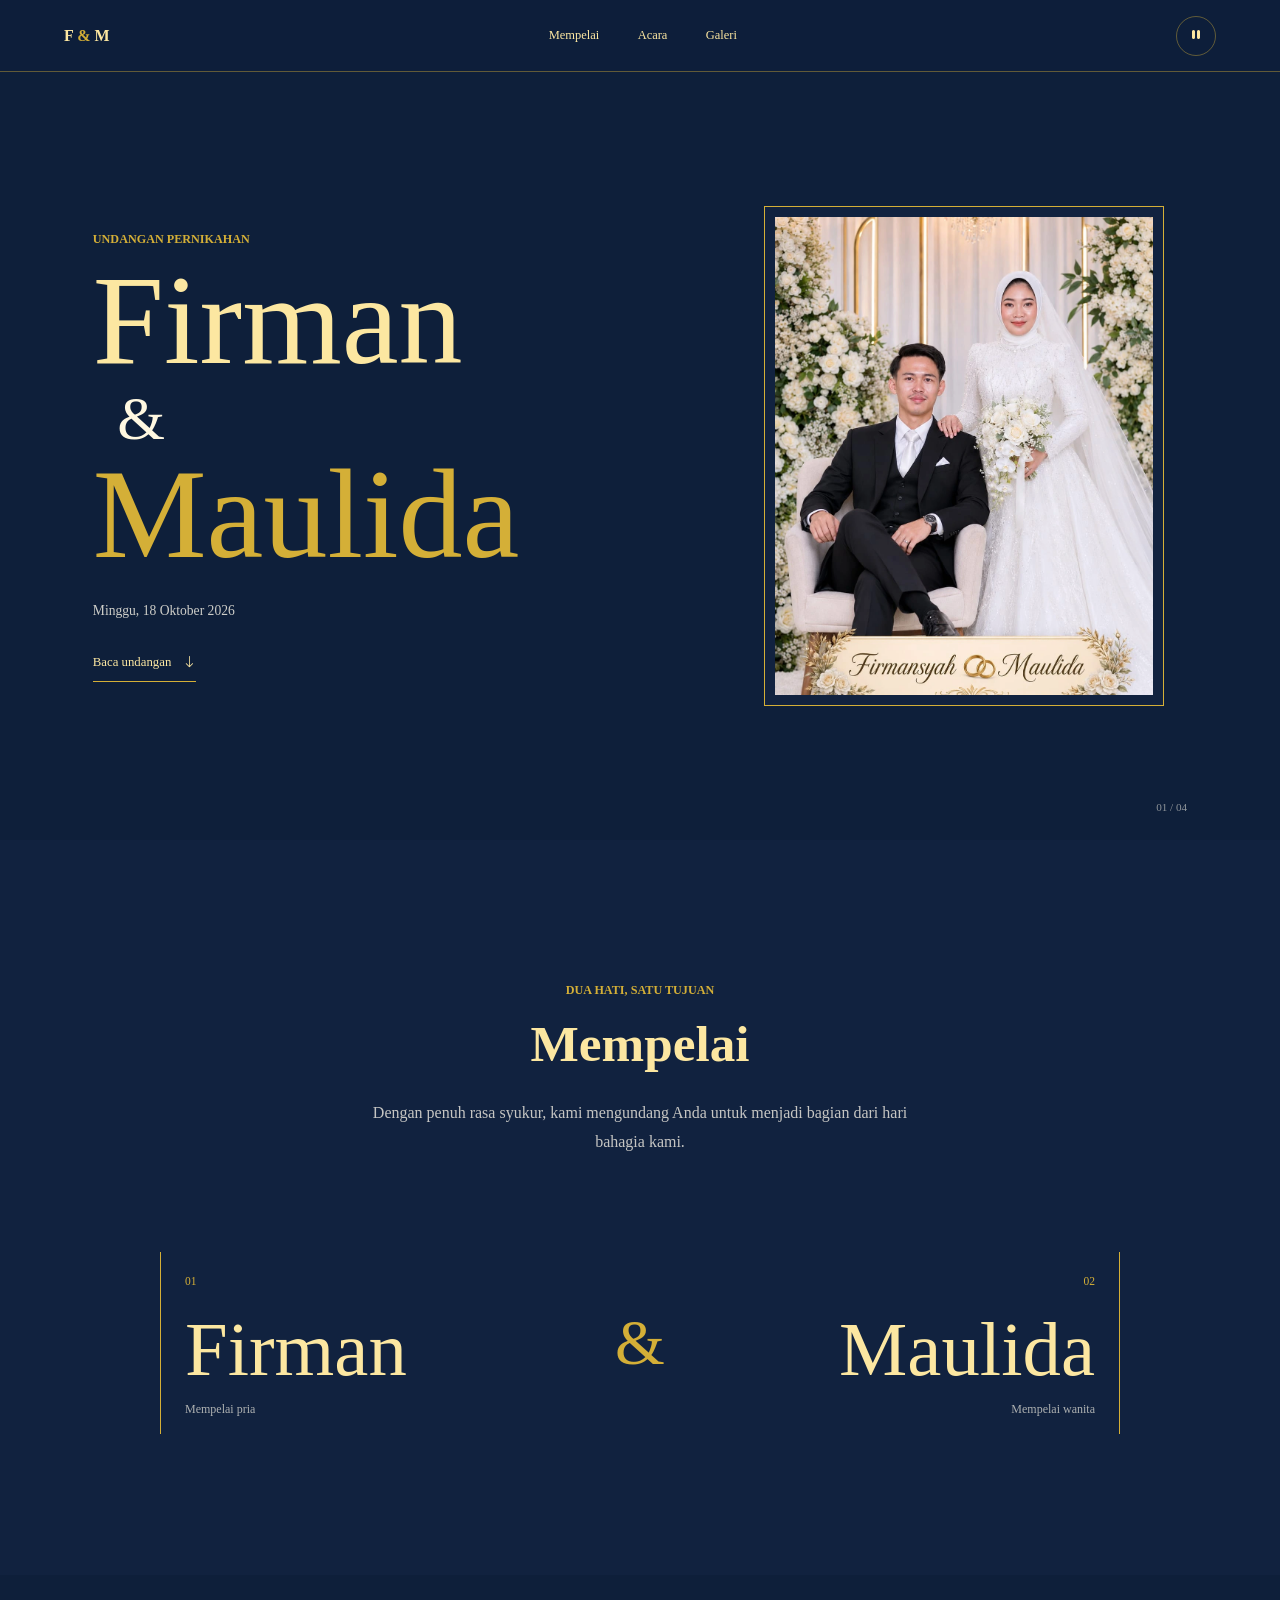
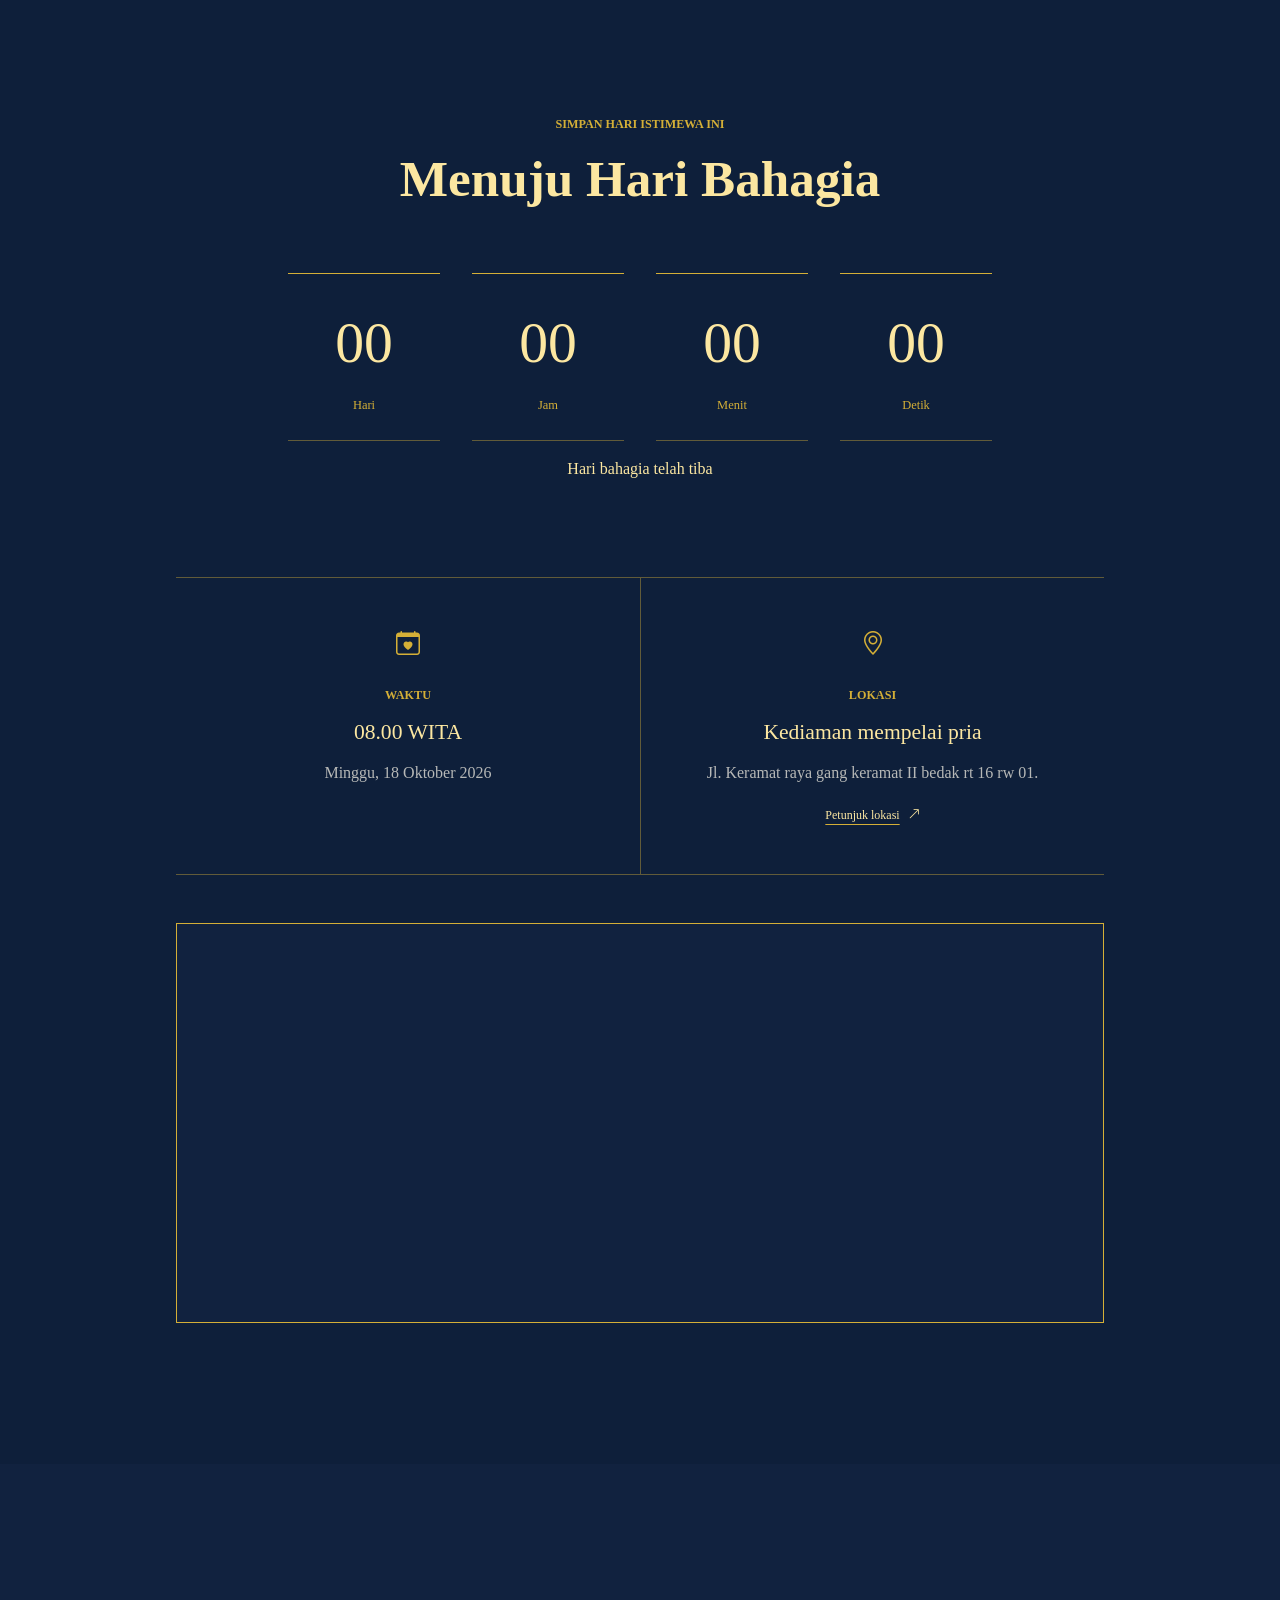
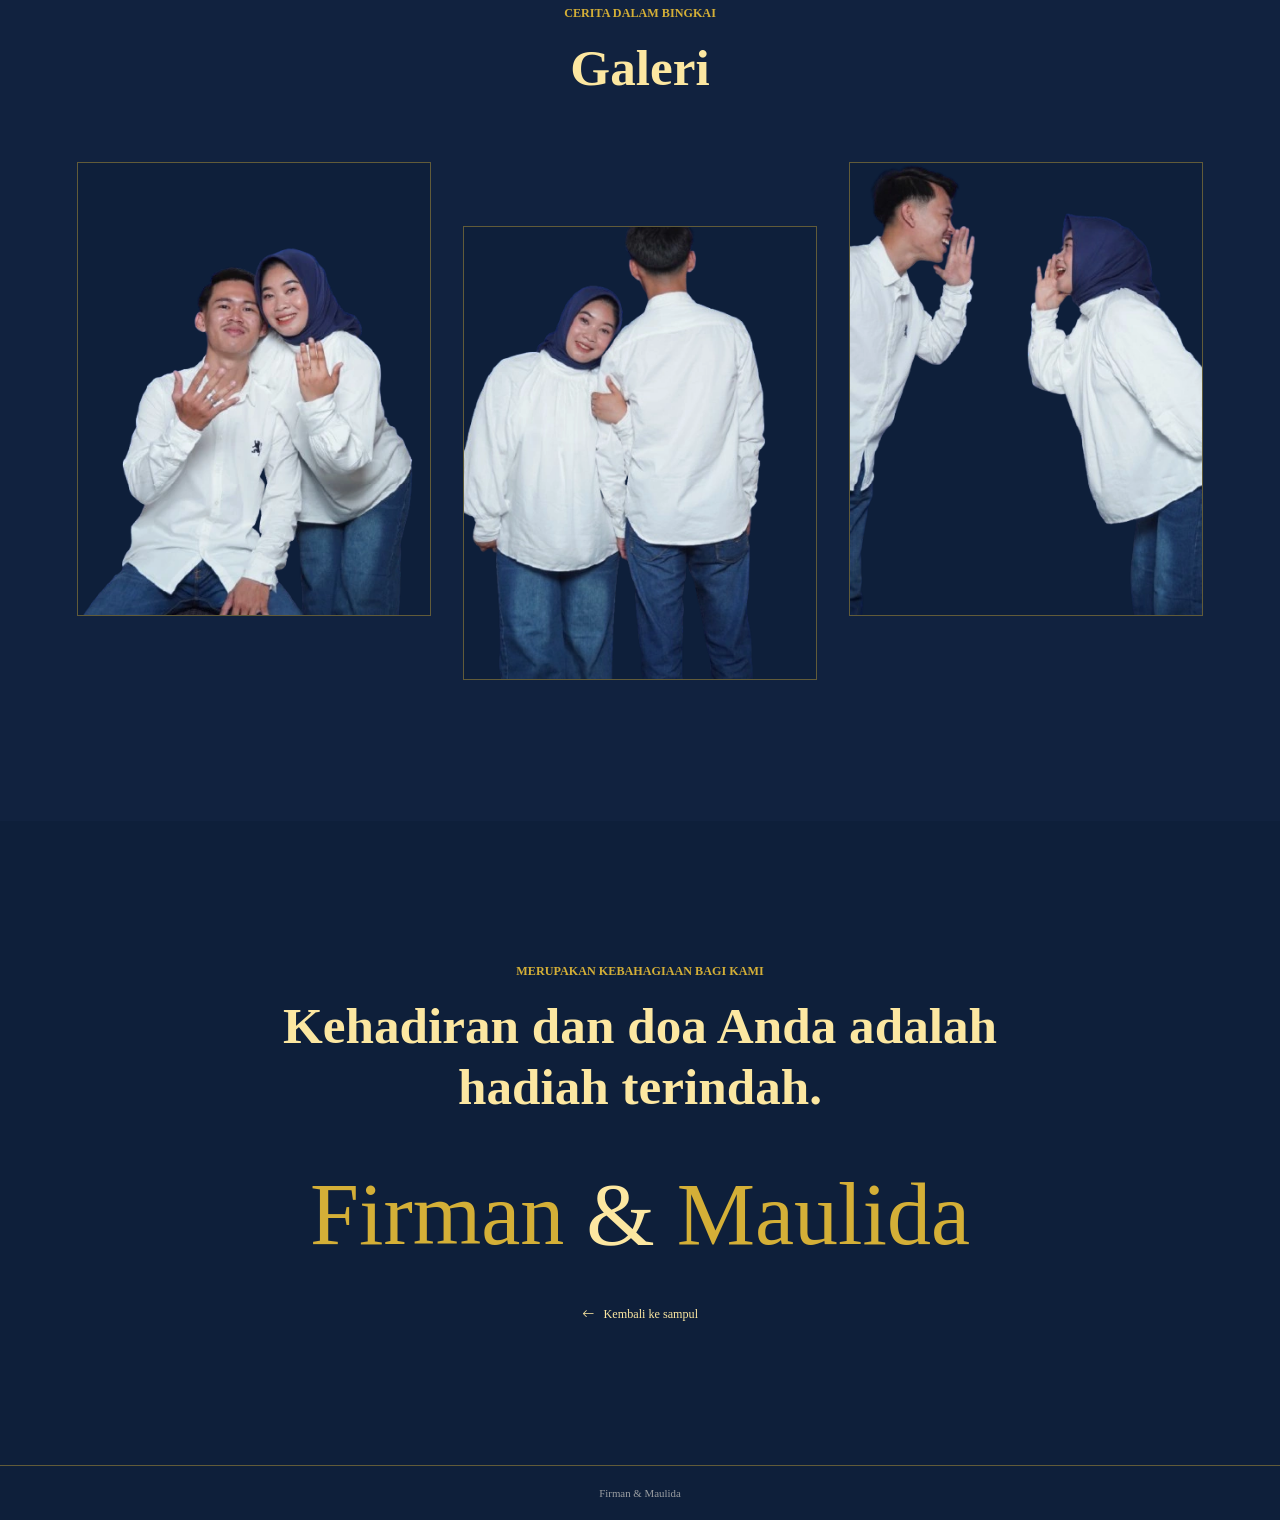
==== Undangan.html @ dbacd02b "Add files via upload" ====
<!DOCTYPE html>
<html lang="id">
    <head>
        <meta charset="utf-8">
        <meta http-equiv="Content-Security-Policy" content="default-src 'self'; script-src 'self' https://cdn.jsdelivr.net; style-src 'self' 'unsafe-inline' https://cdn.jsdelivr.net https://fonts.googleapis.com; font-src 'self' https://fonts.gstatic.com https://cdn.jsdelivr.net; img-src 'self' data:; media-src 'self'; frame-src https://www.google.com https://maps.google.com; object-src 'none'; base-uri 'self'; form-action 'self'">
        <meta name="viewport" content="width=device-width, initial-scale=1">
        <meta name="theme-color" content="#0e1f3a">
        <title>Undangan Pernikahan Firman &amp; Maulida</title>
        <link rel="preload" as="image" href="Assets/Foto-Firman-Maulida.webp" fetchpriority="high">
        <link href="https://cdn.jsdelivr.net/npm/bootstrap@5.3.8/dist/css/bootstrap.min.css" rel="stylesheet" integrity="sha384-sRIl4kxILFvY47J16cr9ZwB07vP4J8+LH7qKQnuqkuIAvNWLzeN8tE5YBujZqJLB" crossorigin="anonymous">
        <link href="https://cdn.jsdelivr.net/npm/bootstrap-icons@1.11.3/font/bootstrap-icons.min.css" rel="stylesheet">
        <link rel="stylesheet" href="css/style.css">
        <link rel="stylesheet" href="css/invitation.css">
        <link rel="preconnect" href="https://fonts.googleapis.com">
        <link rel="preconnect" href="https://fonts.gstatic.com" crossorigin>
        <link href="https://fonts.googleapis.com/css2?family=Cinzel:wght@400..900&family=Great+Vibes&display=swap" rel="stylesheet">
        <script src="script-js/undangan.js" defer></script>
    </head>
    <body class="invitation-body">
        <section class="parameter-error" id="parameter-error" role="alert" aria-labelledby="parameter-error-title" hidden>
            <p class="section-kicker">Tautan undangan tidak valid</p>
            <h1 id="parameter-error-title">Format nama tamu salah</h1>
            <p>Isi parameter <code>untuk</code> atau <code>nama</code> dengan huruf saja, tanpa spasi, angka, atau simbol.</p>
            <a class="tombol-undangan" href="Index.html">Kembali ke undangan</a>
        </section>
        <div class="loader-overlay" id="page-loader" role="status" aria-live="polite" aria-label="Memuat undangan">
            <div class="loader-content">
                <span class="loader-spinner" aria-hidden="true"></span>
                <span class="loader-label">Mempersiapkan undangan</span>
            </div>
        </div>

        <header class="invite-header">
            <a class="invite-brand" href="#awal" aria-label="Undangan Firman dan Maulida">F <span>&amp;</span> M</a>
            <nav class="invite-nav" aria-label="Navigasi undangan">
                <a href="#mempelai">Mempelai</a>
                <a href="#acara">Acara</a>
                <a href="#galeri">Galeri</a>
            </nav>
            <button class="invite-back audio-toggle" id="audio-toggle" type="button" aria-label="Lagu belum diatur" title="Tambahkan sumber lagu di konfigurasi" disabled>
                <i class="bi bi-pause-fill" aria-hidden="true"></i>
            </button>
        </header>

        <main class="invitation-flow">
            <section class="invite-hero" id="awal" aria-labelledby="hero-title">
                <div class="hero-copy reveal-on-scroll">
                    <p class="section-kicker">Undangan pernikahan</p>
                    <h1 id="hero-title"><span>Firman</span><span class="hero-ampersand">&amp;</span><span>Maulida</span></h1>
                    <p class="hero-date" id="event-date-label">Dengan penuh kebahagiaan</p>
                    <a class="hero-link" href="#mempelai">Baca undangan <i class="bi bi-arrow-down" aria-hidden="true"></i></a>
                </div>
                <figure class="hero-photo reveal-on-scroll">
                    <img id="cover-photo" src="Assets/Foto-Firman-Maulida.webp" alt="Firman dan Maulida" fetchpriority="high">
                </figure>
                <span class="hero-index" aria-hidden="true">01 / 04</span>
            </section>

            <section class="couple-section content-section" id="mempelai" aria-labelledby="couple-title">
                <div class="section-heading reveal-on-scroll">
                    <p class="section-kicker">Dua hati, satu tujuan</p>
                    <h2 id="couple-title">Mempelai</h2>
                </div>
                <div class="couple-intro reveal-on-scroll">
                    <p>Dengan penuh rasa syukur, kami mengundang Anda untuk menjadi bagian dari hari bahagia kami.</p>
                </div>
                <div class="couple-names">
                    <article class="couple-name reveal-on-scroll">
                        <span class="couple-number">01</span>
                        <h3>Firman</h3>
                        <p>Mempelai pria</p>
                    </article>
                    <span class="couple-divider" aria-hidden="true">&amp;</span>
                    <article class="couple-name reveal-on-scroll">
                        <span class="couple-number">02</span>
                        <h3>Maulida</h3>
                        <p>Mempelai wanita</p>
                    </article>
                </div>
            </section>

            <section class="event-section content-section" id="acara" aria-labelledby="event-title">
                <div class="section-heading reveal-on-scroll">
                    <p class="section-kicker">Simpan hari istimewa ini</p>
                    <h2 id="event-title">Menuju Hari Bahagia</h2>
                </div>
                <div class="countdown reveal-on-scroll" id="countdown" aria-label="Hitung mundur menuju acara">
                    <div class="countdown-unit"><span id="countdown-days">00</span><small>Hari</small></div>
                    <div class="countdown-unit"><span id="countdown-hours">00</span><small>Jam</small></div>
                    <div class="countdown-unit"><span id="countdown-minutes">00</span><small>Menit</small></div>
                    <div class="countdown-unit"><span id="countdown-seconds">00</span><small>Detik</small></div>
                </div>
                <p class="countdown-message" id="countdown-message" aria-live="polite"></p>
                <div class="event-details reveal-on-scroll">
                    <div class="event-detail">
                        <i class="bi bi-calendar-heart" aria-hidden="true"></i>
                        <p class="section-kicker">Waktu</p>
                        <h3 id="event-time">09.00 WIB</h3>
                        <p id="event-date-full"></p>
                    </div>
                    <div class="event-detail">
                        <i class="bi bi-geo-alt" aria-hidden="true"></i>
                        <p class="section-kicker">Lokasi</p>
                        <h3 id="event-location-name">Lokasi acara</h3>
                        <p id="event-location-address">Alamat acara</p>
                        <a id="event-map-link" class="map-link" href="#acara" target="_blank" rel="noopener" hidden>Petunjuk lokasi <i class="bi bi-arrow-up-right" aria-hidden="true"></i></a>
                    </div>
                </div>
                <div class="event-map reveal-on-scroll">
                    <iframe id="event-map-frame" title="Peta lokasi acara di Sungai Bilu, Banjarmasin" loading="lazy" referrerpolicy="strict-origin-when-cross-origin" allowfullscreen></iframe>
                </div>
            </section>

            <section class="gallery-section content-section" id="galeri" aria-labelledby="gallery-title">
                <div class="section-heading reveal-on-scroll">
                    <p class="section-kicker">Cerita dalam bingkai</p>
                    <h2 id="gallery-title">Galeri</h2>
                </div>
                <div class="gallery-grid" id="gallery-grid" aria-label="Galeri foto Firman dan Maulida"></div>
            </section>

            <section class="closing-section content-section" aria-labelledby="closing-title">
                <p class="section-kicker reveal-on-scroll">Merupakan kebahagiaan bagi kami</p>
                <h2 class="reveal-on-scroll" id="closing-title">Kehadiran dan doa Anda adalah hadiah terindah.</h2>
                <p class="closing-names reveal-on-scroll">Firman <span>&amp;</span> Maulida</p>
                <a class="closing-back" href="Index.html"><i class="bi bi-arrow-left" aria-hidden="true"></i> Kembali ke sampul</a>
            </section>
        </main>

        <audio id="wedding-audio" loop preload="none"></audio>
        <footer class="invite-footer">Firman &amp; Maulida</footer>
    </body>
</html>
---- css/style.css ----
@media (min-width: 576px) { 
 body,html {
    padding:0;
    margin:0;
}
.Utama {
    background-color: #0e1f3a;
    text-align: center;
    min-height: 100vh;
}
.text-judul {
    font-family: 'Cinzel', serif;
    font-weight: 800;
    padding: 50px;
    background: linear-gradient(to bottom,
      #FCE7A1 35%,
      #D4AF37 85%,
      #9C7722 30%);
    -webkit-background-clip: text;
    -webkit-text-fill-color: transparent;
    font-size: 10.3vh;

}
.foto-mempelai{
    margin: auto;
}
/* Container utama bingkai */
.bingkai-emas {
  position: relative;
  padding: 12px; /* Jarak antara foto dan garis emas terluar */
  background-color: #11223F; /* Menjaga warna dasar tetap navy blue */
  border: 2px solid #D4AF37; /* Garis emas bagian luar */
  border-radius: 8px; /* Membuat sudut sedikit melengkung */
  box-shadow: 0px 8px 20px rgba(0, 0, 0, 0.4); /* Memberikan efek bayangan agar menonjol */
}

/* Membuat efek garis emas bagian dalam (double border) */
.bingkai-emas::before {
  content: "";
  position: absolute;
  top: 6px; /* Jarak garis dalam dari atas */
  left: 6px; /* Jarak garis dalam dari kiri */
  right: 6px; /* Jarak garis dalam dari kanan */
  bottom: 6px; /* Jarak garis dalam dari bawah */
  border: 1px solid rgba(212, 175, 55, 0.7); /* Garis emas dalam yang sedikit lebih tipis/transparan */
  border-radius: 4px;
  pointer-events: none; /* Agar tidak mengganggu jika gambar bisa di-klik */
  z-index: 2; /* Memastikan garis berada di atas gambar */
}

/* Penyesuaian untuk foto di dalam bingkai */
.bingkai-emas img {
  width: 440px;
  height: 280px;
  border-radius: 2px;
  display: block;
  position: relative;
  z-index: 1; /* Posisi gambar di bawah garis dalam */
}

.Utama-foto {
    display: flex;
    justify-content: center;
    align-items: center;
 }
 .element {
    width: 10vw;
    height: 10vw;
    position: absolute;
    opacity: 0.5;
}
.awan1 {
    top: 1%;
    left: -5%;
    z-index: 0;

}
.awan2 {
    top: 15%;
    right: 0.1%;
    z-index: 0;
}
.element2 {
    max-width: 3rem;
    max-height: 3rem;
    position: absolute;
}
.element3 {
    max-width: 13rem;
    max-height: 13rem;
    position: absolute;
}
.bunga {
    top: 30%;
    left: 3%;
    z-index: 0;
    opacity: 0.5;

}
.bunga2 {
    top: 88%;
    right: 3%;
    z-index: 0;
    opacity: 0.5;
}
}


@media (min-width: 768px) { 
    .Utama {
    background-color: #0e1f3a;
}
.text-judul {
    font-family: 'Cinzel', serif;
    font-weight: 800;
    padding: 50px;
    background: linear-gradient(to bottom,
      #FCE7A1 0%,
      #D4AF37 50%,
      #9C7722 100%);
    -webkit-background-clip: text;
    -webkit-text-fill-color: transparent;
    font-size: 80%;


}
 }

@media (min-width: 992px) { 
    .Utama {
    background-color: #0e1f3a;
}
.text-judul {
    font-family: 'Cinzel', serif;
    font-weight: 800;
    padding: 50px;
    background: linear-gradient(to bottom,
      #FCE7A1 0%,
      #D4AF37 50%,
      #9C7722 100%);
    -webkit-background-clip: text;
    -webkit-text-fill-color: transparent;
    font-size: 80%;

}
 }

@media (min-width: 1200px) { 
body,html {
    padding:0;
    margin:0;
}
.Utama {
    background-color: #0e1f3a;
    text-align: center;
    min-width: 100vh;
}
.text-judul {
    font-family: 'Cinzel', serif;
    font-weight: 800;
    padding: 50px;
    background: linear-gradient(to bottom,
      #FCE7A1 35%,
      #D4AF37 70%,
      #9C7722 30%);
    -webkit-background-clip: text;
    -webkit-text-fill-color: transparent;
    font-size: 15vh;

}
.foto-mempelai{
    margin: auto;
}
/* Container utama bingkai */
.bingkai-emas {
  position: relative;
  padding: 12px; /* Jarak antara foto dan garis emas terluar */
  background-color: #11223F; /* Menjaga warna dasar tetap navy blue */
  border: 2px solid #D4AF37; /* Garis emas bagian luar */
  border-radius: 8px; /* Membuat sudut sedikit melengkung */
  box-shadow: 0px 8px 20px rgba(0, 0, 0, 0.4); /* Memberikan efek bayangan agar menonjol */
}

/* Membuat efek garis emas bagian dalam (double border) */
.bingkai-emas::before {
  content: "";
  position: absolute;
  top: 6px; /* Jarak garis dalam dari atas */
  left: 6px; /* Jarak garis dalam dari kiri */
  right: 6px; /* Jarak garis dalam dari kanan */
  bottom: 6px; /* Jarak garis dalam dari bawah */
  border: 1px solid rgba(212, 175, 55, 0.7); /* Garis emas dalam yang sedikit lebih tipis/transparan */
  border-radius: 4px;
  pointer-events: none; /* Agar tidak mengganggu jika gambar bisa di-klik */
  z-index: 2; /* Memastikan garis berada di atas gambar */
}

/* Penyesuaian untuk foto di dalam bingkai */
.bingkai-emas img {
  width: 100%;
  height: 340px;
  border-radius: 2px;
  display: block;
  position: relative;
  z-index: 1; /* Posisi gambar di bawah garis dalam */
}

.Utama-foto {
    display: flex;
    justify-content: center;
    align-items: center;
  }
.element {
    max-width: 20rem;
    max-height: 20rem;
}
}


@media (min-width: 1400px) { 
body,html {
    padding:0;
    margin:0;
}
    .Utama {
    background-color: #0e1f3a;
    text-align: center;
    align-items: center;
    justify-content: center;
}
.text-judul {
    font-family: 'Cinzel', serif;
    font-weight: 900;
    background: linear-gradient(to bottom,
      #FCE7A1 0%,
      #D4AF37 50%,
      #9C7722 100%);
    -webkit-background-clip: text;
    -webkit-text-fill-color: transparent;
    font-size: 80%;
}
 }

html,
body {
  min-height: 100%;
  margin: 0;
  padding: 0;
}

body {
  background-color: #0e1f3a;
}

.media-protection img,
.media-protection audio,
.media-protection video {
  -webkit-touch-callout: none;
  -webkit-user-drag: none;
  user-select: none;
}

.Utama {
  position: relative;
  flex: 1 0 100%;
  width: 100%;
  min-width: 0;
  min-height: 100vh;
  min-height: 100svh;
  overflow: hidden;
  background-color: #0e1f3a;
  text-align: center;
}

.text-judul {
  position: relative;
  z-index: 1;
  margin: 0;
  padding: clamp(1.5rem, 5vh, 3rem) 1rem;
  background: linear-gradient(to bottom, #FCE7A1 0%, #D4AF37 50%, #9C7722 100%);
  background-clip: text;
  -webkit-text-fill-color: transparent;
  font-family: 'Cinzel', serif;
  font-size: clamp(2rem, 7vw, 6rem);
  font-weight: 800;
  line-height: 1.15;
}

.bingkai-emas {
  position: relative;
  z-index: 1;
  padding: 12px;
  border: 2px solid #D4AF37;
  border-radius: 8px;
  background-color: #11223F;
  box-shadow: 0 8px 20px rgba(0, 0, 0, 0.4);
}

.bingkai-emas::before {
  position: absolute;
  inset: 6px;
  z-index: 2;
  border: 1px solid rgba(212, 175, 55, 0.7);
  border-radius: 4px;
  content: "";
  pointer-events: none;
}

.bingkai-emas img {
  display: block;
  position: relative;
  z-index: 1;
  width: 100%;
  height: clamp(14rem, 42vw, 26rem);
  border-radius: 2px;
  object-fit: contain;
}

.Utama-foto {
  margin: auto;
}

.element,
.element2,
.element3 {
  position: absolute;
  z-index: 0;
  height: auto;
  opacity: 0.5;
  pointer-events: none;
  scale: 1.15;
}

.element {
  width: clamp(5rem, 14vw, 16rem);
}

.awan1 {
  top: 0;
  left: -4%;
  width: clamp(5rem, 14vw, 16rem);
  opacity: 0.75;
}

.awan2 {
  top: 10%;
  right: -4%;
  width: clamp(4.5rem, 12vw, 14rem);
  opacity: 0.7;
  transform: scaleX(-1);
}

.awan3 {
  top: 46%;
  left: 1%;
  width: clamp(4rem, 10vw, 11rem);
  opacity: 0.8;
  transform: scaleX(-1);
}

.awan4 {
  top: 58%;
  right: 1%;
  width: clamp(4.5rem, 12vw, 13rem);
  opacity: 0.75;
}

.element2 {
  width: clamp(2rem, 5vw, 3rem);
}

.bunga {
  top: 38%;
  right: 2%;
  width: clamp(2.5rem, 6vw, 5rem);
  opacity: 0.65;
}

.element3 {
  width: clamp(5rem, 14vw, 10rem);
}

.bunga2 {
  right: 4%;
  bottom: 8%;
  width: clamp(4rem, 10vw, 8rem);
  opacity: 0.6;
}

.bunga3 {
  top: 70%;
  left: 2%;
  width: clamp(3rem, 7vw, 6rem);
  opacity: 0.55;
  transform: rotate(24deg);
}

.bunga4 {
  top: 17%;
  left: 9%;
  width: clamp(2.5rem, 5vw, 4.5rem);
  opacity: 0.5;
  transform: rotate(-18deg);
}

.guest-recipient {
  max-width: 100%;
  margin: clamp(1rem, 3vh, 1.75rem) auto 0;
  color: #FCE7A1;
  text-align: center;
}

.guest-salutation {
  margin: 0;
  font-family: 'Cinzel', serif;
  font-size: clamp(0.75rem, 2vw, 0.9rem);
}

.guest-name {
  overflow-wrap: anywhere;
  margin: 0.2rem 0 0;
  color: #D4AF37;
  font-family: 'Great Vibes', cursive;
  font-size: clamp(1.9rem, 5vw, 2.8rem);
  line-height: 1.15;
}

.parameter-error {
  display: grid;
  position: fixed;
  inset: 0;
  z-index: 3000;
  align-content: center;
  justify-items: center;
  gap: 1rem;
  overflow-y: auto;
  padding: 2rem 1.25rem;
  background: #0e1f3a;
  color: #FCE7A1;
  text-align: center;
}

.parameter-error[hidden] {
  display: none;
}

.parameter-error h1 {
  max-width: 42rem;
  margin: 0;
  color: #D4AF37;
  font-family: 'Cinzel', serif;
  font-size: clamp(1.5rem, 5vw, 3rem);
}

.parameter-error p:not(.section-kicker) {
  max-width: 36rem;
  margin: 0;
  line-height: 1.7;
}

.parameter-error code {
  color: #FCE7A1;
}

body.invalid-guest-page > :not(#parameter-error) {
  display: none !important;
}

@media (min-width: 576px) {
  .awan1 {
    left: -3%;
    width: clamp(6rem, 12vw, 16rem);
  }

  .awan2 {
    right: -3%;
    width: clamp(5rem, 11vw, 14rem);
  }

  .awan3 {
    top: 46%;
    left: 0;
    width: clamp(4.5rem, 9vw, 11rem);
  }

  .awan4 {
    right: 0;
    width: clamp(5rem, 11vw, 13rem);
  }

  .bunga {
    right: 3%;
    left: auto;
    width: clamp(3rem, 5vw, 5rem);
  }

  .bunga2 {
    right: 5%;
    width: clamp(4.5rem, 8vw, 8rem);
  }

  .bunga3 {
    left: 4%;
    right: auto;
    width: clamp(3.5rem, 5vw, 6rem);
  }

  .bunga4 {
    left: 12%;
    width: clamp(3rem, 4vw, 4.5rem);
  }
}

@media (min-width: 992px) {
  .awan1 {
    width: clamp(8rem, 12vw, 18rem);
  }

  .awan2 {
    width: clamp(7rem, 11vw, 16rem);
  }

  .awan3 {
    top: 46%;
    width: clamp(6rem, 9vw, 12rem);
  }

  .awan4 {
    width: clamp(7rem, 11vw, 14rem);
  }

  .bunga {
    right: 5%;
    left: auto;
    width: clamp(3.5rem, 5vw, 6rem);
  }

  .bunga2 {
    right: 7%;
    width: clamp(5rem, 8vw, 9rem);
  }

  .bunga3 {
    left: 6%;
    right: auto;
    width: clamp(4rem, 5vw, 7rem);
  }

  .bunga4 {
    left: 16%;
    width: clamp(3.5rem, 4vw, 5rem);
  }
}

.mempelai {
  position: relative;
  z-index: 1;
  margin-top: clamp(1rem, 3vh, 2rem);
  color: #FCE7A1;
}

.label-mempelai {
  margin: 0;
  font-family: 'Cinzel', serif;
  font-size: 0.75rem;
}

.nama-mempelai {
  margin: 0.25rem 0 0;
  color: #D4AF37;
  font-family: 'Great Vibes', cursive;
  font-size: 2rem;
  line-height: 1.2;
}

@media (min-width: 576px) {
  .nama-mempelai {
    font-size: 2.5rem;
  }
}

@media (min-width: 768px) {
  .nama-mempelai {
    font-size: 3rem;
  }
}

@media (min-width: 1200px) {
  .nama-mempelai {
    font-size: 3.5rem;
  }
}

.loader-overlay {
  position: fixed;
  inset: 0;
  z-index: 2000;
  display: grid;
  place-items: center;
  background: rgba(255, 255, 255, 0.78);
  -webkit-backdrop-filter: blur(5px);
  backdrop-filter: blur(5px);
  opacity: 1;
  transition: opacity 600ms ease, visibility 600ms ease;
}

.loader-overlay.is-hidden {
  visibility: hidden;
  opacity: 0;
  pointer-events: none;
}

.loader-content {
  display: grid;
  justify-items: center;
  gap: 1rem;
  color: #0e1f3a;
}

.loader-spinner {
  width: clamp(3rem, 10vw, 4rem);
  aspect-ratio: 1;
  border: 4px solid rgba(212, 175, 55, 0.25);
  border-top-color: #FCE7A1;
  border-right-color: #D4AF37;
  border-bottom-color: #9C7722;
  border-radius: 50%;
  animation: loader-spin 900ms linear infinite;
}

.loader-label {
  font-family: 'Cinzel', serif;
  font-size: 0.8rem;
  font-weight: 700;
}

.tombol-undangan {
  display: inline-flex;
  position: relative;
  z-index: 1;
  align-items: center;
  justify-content: center;
  min-height: 2.9rem;
  margin-top: clamp(1.25rem, 3vh, 2rem);
  padding: 0.7rem 1.6rem;
  border: 1px solid #FCE7A1;
  border-radius: 3px;
  background: linear-gradient(135deg, #FCE7A1 0%, #D4AF37 58%, #9C7722 100%);
  box-shadow: 0 5px 16px rgba(0, 0, 0, 0.2);
  color: #0e1f3a;
  font-family: 'Cinzel', serif;
  font-size: 0.85rem;
  font-weight: 700;
  text-decoration: none;
  transition: box-shadow 200ms ease, transform 200ms ease;
}

.tombol-undangan:hover {
  box-shadow: 0 8px 22px rgba(212, 175, 55, 0.3);
  color: #0e1f3a;
  transform: translateY(-2px);
}

.tombol-undangan:focus-visible {
  outline: 3px solid #FCE7A1;
  outline-offset: 4px;
}

.tombol-undangan[aria-disabled="true"] {
  pointer-events: none;
}

.is-leaving .Utama,
.is-leaving .undangan-page {
  animation: invitation-lift 1050ms cubic-bezier(0.65, 0, 0.35, 1) forwards;
}

.undangan-page {
  display: grid;
  position: relative;
  place-items: center;
  min-height: 100vh;
  min-height: 100svh;
  overflow: hidden;
  padding: clamp(1.5rem, 5vh, 3rem) 1rem;
  background: radial-gradient(ellipse at 50% 42%, #1b3153 0%, #0e1f3a 68%);
}

.undangan-content {
  width: min(100%, 48rem);
  padding: clamp(1.5rem, 5vh, 3rem) clamp(1.25rem, 6vw, 4rem);
  border: 1px solid rgba(212, 175, 55, 0.8);
  background: rgba(14, 31, 58, 0.82);
  box-shadow: 0 16px 50px rgba(0, 0, 0, 0.28);
  color: #FCE7A1;
}

.undangan-eyebrow {
  margin-bottom: 1rem;
  color: #D4AF37;
  font-family: 'Cinzel', serif;
  font-size: 0.8rem;
  letter-spacing: 0.08em;
  text-transform: uppercase;
}

.undangan-title {
  margin-bottom: clamp(1.25rem, 4vh, 2rem);
  background: linear-gradient(to bottom, #FCE7A1 0%, #D4AF37 55%, #9C7722 100%);
  background-clip: text;
  -webkit-text-fill-color: transparent;
  font-family: 'Cinzel', serif;
  font-size: clamp(1.7rem, 5vw, 3.5rem);
  font-weight: 700;
  line-height: 1.2;
}

.undangan-intro,
.undangan-note {
  max-width: 36rem;
  margin-right: auto;
  margin-left: auto;
  line-height: 1.8;
}

.undangan-names {
  display: flex;
  flex-wrap: wrap;
  align-items: baseline;
  justify-content: center;
  gap: 0.15em 0.3em;
  margin: clamp(1.5rem, 5vh, 3rem) 0;
  color: #D4AF37;
  font-family: 'Great Vibes', cursive;
  font-size: clamp(3rem, 12vw, 6.5rem);
  line-height: 1.1;
}

.undangan-ampersand {
  color: #FCE7A1;
  font-size: 0.7em;
}

.undangan-note {
  margin-bottom: 0;
}

@keyframes loader-spin {
  to {
    transform: rotate(360deg);
  }
}

@keyframes invitation-lift {
  to {
    opacity: 0;
    transform: translateY(-105vh);
    filter: brightness(1.3);
  }
}

@media (prefers-reduced-motion: reduce) {
  *,
  *::before,
  *::after {
    scroll-behavior: auto !important;
    animation-duration: 0.01ms !important;
    animation-iteration-count: 1 !important;
    transition-duration: 0.01ms !important;
  }
}
---- css/invitation.css ----
:root {
  --invite-navy: #0e1f3a;
  --invite-panel: #11223f;
  --invite-gold-light: #fce7a1;
  --invite-gold: #d4af37;
  --invite-gold-deep: #9c7722;
  --invite-line: rgba(212, 175, 55, 0.42);
}

.invitation-body {
  margin: 0;
  background: var(--invite-navy);
  color: #f8f4e8;
  font-family: Georgia, 'Times New Roman', serif;
}

.invitation-flow {
  overflow: hidden;
}

.invite-header {
  display: flex;
  position: sticky;
  top: 0;
  z-index: 100;
  align-items: center;
  justify-content: space-between;
  min-height: 4.5rem;
  padding: 0.6rem clamp(1rem, 5vw, 4rem);
  border-bottom: 1px solid var(--invite-line);
  background: rgba(14, 31, 58, 0.95);
  -webkit-backdrop-filter: blur(12px);
  backdrop-filter: blur(12px);
}

.invite-brand,
.invite-back,
.invite-nav a {
  color: var(--invite-gold-light);
  text-decoration: none;
}

.invite-brand {
  font-family: 'Cinzel', serif;
  font-size: 1rem;
  font-weight: 700;
}

.invite-brand span {
  color: var(--invite-gold);
}

.invite-nav {
  display: flex;
  align-items: center;
  gap: clamp(1rem, 3vw, 2.5rem);
}

.invite-nav a,
.invite-back {
  font-family: 'Cinzel', serif;
  font-size: 0.78rem;
}

.invite-nav a:hover,
.invite-back:hover,
.invite-brand:hover {
  color: var(--invite-gold);
}

.invite-back {
  display: grid;
  place-items: center;
  width: 2.5rem;
  aspect-ratio: 1;
  border: 1px solid var(--invite-line);
  border-radius: 50%;
  font-size: 1rem;
}

.invite-hero {
  display: grid;
  position: relative;
  grid-template-columns: minmax(0, 1fr) minmax(16rem, 0.8fr);
  align-items: center;
  gap: clamp(2rem, 7vw, 7rem);
  width: min(100%, 78rem);
  min-height: min(48rem, calc(100svh - 4.5rem));
  margin: 0 auto;
  padding: clamp(3rem, 8vh, 6rem) clamp(1.25rem, 6vw, 5rem);
}

.hero-copy {
  position: relative;
  z-index: 1;
}

.section-kicker {
  margin: 0 0 0.9rem;
  color: var(--invite-gold);
  font-family: 'Cinzel', serif;
  font-size: 0.76rem;
  font-weight: 600;
  text-transform: uppercase;
}

.hero-copy h1 {
  display: flex;
  flex-direction: column;
  align-items: flex-start;
  margin: 0;
  color: var(--invite-gold-light);
  font-family: 'Great Vibes', cursive;
  font-size: clamp(4.5rem, 10vw, 8.5rem);
  font-weight: 400;
  line-height: 0.9;
}

.hero-copy h1 span:first-child {
  color: var(--invite-gold-light);
}

.hero-copy h1 span:last-child {
  color: var(--invite-gold);
}

.hero-ampersand {
  margin: 0.22em 0 0.16em 0.4em;
  color: #fff8e1;
  font-size: 0.48em;
}

.hero-date {
  margin: 1.8rem 0 0;
  color: rgba(248, 244, 232, 0.82);
  font-family: 'Cinzel', serif;
  font-size: 0.85rem;
}

.hero-link {
  display: inline-flex;
  align-items: center;
  gap: 0.7rem;
  margin-top: 2rem;
  padding-bottom: 0.55rem;
  border-bottom: 1px solid var(--invite-gold);
  color: var(--invite-gold-light);
  font-family: 'Cinzel', serif;
  font-size: 0.8rem;
  text-decoration: none;
}

.hero-link:hover {
  color: var(--invite-gold);
}

.hero-photo {
  position: relative;
  width: min(100%, 25rem);
  aspect-ratio: 0.8;
  margin: 0 auto;
  padding: 0.65rem;
  border: 1px solid var(--invite-gold);
  background: var(--invite-panel);
}

.hero-photo img {
  display: block;
  width: 100%;
  height: 100%;
  object-fit: cover;
  background: var(--invite-panel);
}

.hero-photo figcaption {
  position: absolute;
  right: 0.65rem;
  bottom: 0.65rem;
  left: 0.65rem;
  padding: 2.5rem 1rem 0.8rem;
  background: linear-gradient(transparent, rgba(14, 31, 58, 0.88));
  color: #fff8e1;
  font-family: 'Cinzel', serif;
  font-size: 0.72rem;
  text-align: center;
}

.hero-index {
  position: absolute;
  right: clamp(1.25rem, 6vw, 5rem);
  bottom: 1.5rem;
  color: rgba(248, 244, 232, 0.55);
  font-family: 'Cinzel', serif;
  font-size: 0.7rem;
}

.content-section {
  padding: clamp(4.5rem, 11vw, 9rem) clamp(1.25rem, 6vw, 5rem);
}

.couple-section {
  background: var(--invite-panel);
}

.section-heading {
  width: min(100%, 72rem);
  margin: 0 auto;
  text-align: center;
}

.section-heading h2,
.closing-section h2 {
  margin: 0;
  color: var(--invite-gold-light);
  font-family: 'Cinzel', serif;
  font-size: clamp(1.8rem, 4vw, 3.5rem);
  font-weight: 600;
  line-height: 1.2;
}

.couple-intro {
  width: min(100%, 34rem);
  margin: 1.5rem auto 0;
  color: rgba(248, 244, 232, 0.78);
  line-height: 1.8;
  text-align: center;
}

.couple-names {
  display: grid;
  grid-template-columns: minmax(0, 1fr) auto minmax(0, 1fr);
  align-items: center;
  gap: clamp(1rem, 5vw, 4rem);
  width: min(100%, 60rem);
  margin: clamp(3rem, 8vw, 6rem) auto 0;
}

.couple-name {
  position: relative;
  padding: 1rem 0 1rem clamp(0.5rem, 2vw, 1.5rem);
  border-left: 1px solid var(--invite-gold);
}

.couple-name:last-child {
  text-align: right;
  border-right: 1px solid var(--invite-gold);
  border-left: 0;
  padding-right: clamp(0.5rem, 2vw, 1.5rem);
  padding-left: 0;
}

.couple-number {
  color: var(--invite-gold);
  font-family: 'Cinzel', serif;
  font-size: 0.72rem;
}

.couple-name h3 {
  margin: 0.7rem 0 0.25rem;
  color: var(--invite-gold-light);
  font-family: 'Great Vibes', cursive;
  font-size: clamp(2.8rem, 6vw, 5rem);
  font-weight: 400;
}

.couple-name p {
  margin: 0;
  color: rgba(248, 244, 232, 0.68);
  font-family: 'Cinzel', serif;
  font-size: 0.75rem;
}

.couple-divider {
  color: var(--invite-gold);
  font-family: 'Great Vibes', cursive;
  font-size: clamp(2rem, 5vw, 4rem);
}

.event-section {
  background: var(--invite-navy);
}

.countdown {
  display: grid;
  grid-template-columns: repeat(4, minmax(0, 1fr));
  gap: clamp(0.5rem, 3vw, 2rem);
  width: min(100%, 44rem);
  margin: clamp(2.5rem, 6vw, 4rem) auto 0;
}

.countdown-unit {
  display: grid;
  justify-items: center;
  gap: 0.6rem;
  padding: clamp(0.8rem, 3vw, 1.6rem) 0.25rem;
  border-top: 1px solid var(--invite-gold);
  border-bottom: 1px solid var(--invite-line);
}

.countdown-unit span {
  color: var(--invite-gold-light);
  font-family: 'Cinzel', serif;
  font-size: clamp(1.7rem, 6vw, 3.6rem);
  font-variant-numeric: tabular-nums;
}

.countdown-unit small {
  color: var(--invite-gold);
  font-family: 'Cinzel', serif;
  font-size: clamp(0.6rem, 1.8vw, 0.78rem);
}

.countdown-message {
  min-height: 1.5rem;
  margin: 1rem 0 0;
  color: var(--invite-gold-light);
  text-align: center;
}

.event-details {
  display: grid;
  grid-template-columns: repeat(2, minmax(0, 1fr));
  width: min(100%, 58rem);
  margin: clamp(3rem, 8vw, 6rem) auto 0;
  border-top: 1px solid var(--invite-line);
  border-bottom: 1px solid var(--invite-line);
}

.event-detail {
  padding: clamp(1.5rem, 4vw, 3rem);
  text-align: center;
}

.event-detail + .event-detail {
  border-left: 1px solid var(--invite-line);
}

.event-detail > i {
  display: inline-block;
  margin-bottom: 1.5rem;
  color: var(--invite-gold);
  font-size: 1.5rem;
}

.event-detail .section-kicker {
  margin-bottom: 0.7rem;
}

.event-detail h3 {
  margin: 0;
  color: var(--invite-gold-light);
  font-family: 'Cinzel', serif;
  font-size: clamp(1rem, 2.5vw, 1.35rem);
  line-height: 1.5;
}

.event-detail > p:last-of-type {
  margin: 0.7rem 0 0;
  color: rgba(248, 244, 232, 0.72);
  line-height: 1.7;
}

.map-link {
  display: inline-flex;
  align-items: center;
  gap: 0.5rem;
  margin-top: 1.2rem;
  color: var(--invite-gold-light);
  font-family: 'Cinzel', serif;
  font-size: 0.75rem;
  text-decoration-color: var(--invite-gold);
  text-underline-offset: 0.3rem;
}

.map-link[hidden],
.audio-toggle[hidden] {
  display: none;
}

.event-map {
  width: min(100%, 58rem);
  height: clamp(15rem, 38vw, 25rem);
  margin: clamp(1.5rem, 4vw, 3rem) auto 0;
  overflow: hidden;
  border: 1px solid var(--invite-gold);
  background: var(--invite-panel);
}

.event-map iframe {
  display: block;
  width: 100%;
  height: 100%;
  border: 0;
  filter: saturate(0.75);
}

.gallery-section {
  background: var(--invite-panel);
}

.gallery-grid {
  display: grid;
  grid-template-columns: repeat(3, minmax(0, 1fr));
  gap: clamp(0.75rem, 2.5vw, 2rem);
  width: min(100%, 72rem);
  margin: clamp(2.5rem, 6vw, 4rem) auto 0;
}

.gallery-item {
  overflow: hidden;
  aspect-ratio: 0.78;
  margin: 0;
  border: 1px solid var(--invite-line);
  background: var(--invite-navy);
}

.gallery-item:nth-child(2) {
  margin-top: clamp(1.5rem, 5vw, 4rem);
}

.gallery-item img {
  display: block;
  width: 100%;
  height: 100%;
  object-fit: cover;
  transition: transform 500ms ease;
}

.gallery-item:hover img {
  transform: scale(1.04);
}

.closing-section {
  display: grid;
  justify-items: center;
  min-height: 27rem;
  align-content: center;
  background: var(--invite-navy);
  text-align: center;
}

.closing-section h2 {
  width: min(100%, 46rem);
}

.closing-names {
  margin: 2rem 0 0;
  color: var(--invite-gold);
  font-family: 'Great Vibes', cursive;
  font-size: clamp(3rem, 8vw, 5.5rem);
}

.closing-names span {
  color: var(--invite-gold-light);
}

.closing-back {
  display: inline-flex;
  align-items: center;
  gap: 0.6rem;
  margin-top: 1.5rem;
  color: var(--invite-gold-light);
  font-family: 'Cinzel', serif;
  font-size: 0.76rem;
  text-decoration: none;
}

.closing-back:hover {
  color: var(--invite-gold);
}

.audio-toggle {
  display: grid;
  position: static;
  z-index: auto;
  place-items: center;
  flex: 0 0 auto;
  width: 2.5rem;
  aspect-ratio: 1;
  padding: 0;
  border: 1px solid var(--invite-line);
  border-radius: 50%;
  background: transparent;
  box-shadow: none;
  color: var(--invite-gold-light);
  font-size: 1rem;
  cursor: pointer;
}

.audio-toggle:hover:not(:disabled) {
  border-color: var(--invite-gold);
  color: var(--invite-gold);
}

.audio-toggle:disabled {
  opacity: 0.55;
  cursor: not-allowed;
}

.audio-toggle:focus-visible {
  outline: 2px solid var(--invite-gold-light);
  outline-offset: 3px;
}

.invite-footer {
  padding: 1.2rem;
  border-top: 1px solid var(--invite-line);
  color: rgba(248, 244, 232, 0.6);
  font-family: 'Cinzel', serif;
  font-size: 0.68rem;
  text-align: center;
}

.reveal-on-scroll.will-reveal {
  opacity: 0;
  transform: translateY(1.5rem);
  transition: opacity 650ms ease, transform 650ms ease;
}

.reveal-on-scroll.will-reveal.is-visible {
  opacity: 1;
  transform: translateY(0);
}

.touch-splash {
  display: block;
  position: fixed;
  z-index: 3000;
  width: 2rem;
  aspect-ratio: 1;
  border: 1px solid rgba(252, 231, 161, 0.65);
  border-radius: 50%;
  background: rgba(255, 255, 255, 0.08);
  box-shadow: 0 0 1.2rem rgba(212, 175, 55, 0.35);
  opacity: 0.5;
  pointer-events: none;
  transform: translate(-50%, -50%) scale(0.1);
  animation: water-ripple 650ms ease-out forwards;
}

.splash-drop {
  position: absolute;
  top: 50%;
  left: 50%;
  width: 0.32rem;
  height: 0.6rem;
  border-radius: 80% 20% 70% 30%;
  background: rgba(252, 231, 161, 0.5);
  transform: translate(-50%, -50%) rotate(var(--angle));
  animation: water-drop 520ms ease-out forwards;
}

@keyframes water-ripple {
  65% {
    opacity: 0.5;
  }
  100% {
    opacity: 0;
    transform: translate(-50%, -50%) scale(2.5);
  }
}

@keyframes water-drop {
  to {
    opacity: 0;
    transform: translate(-50%, -50%) rotate(var(--angle)) translateY(-1.4rem) scale(0.35);
  }
}

@media (max-width: 700px) {
  .invite-header {
    min-height: 4rem;
  }

  .invite-nav {
    gap: 0.8rem;
  }

  .invite-nav a {
    font-size: 0.64rem;
  }

  .invite-hero {
    grid-template-columns: minmax(0, 1fr) minmax(9rem, 0.72fr);
    gap: clamp(1rem, 4vw, 2rem);
    min-height: min(42rem, calc(100svh - 4rem));
    padding: 3rem 1.25rem 4rem;
  }

  .hero-copy h1 {
    font-size: clamp(3.25rem, 11vw, 5.4rem);
  }

  .hero-date {
    font-size: 0.72rem;
  }

  .hero-photo {
    width: 100%;
  }

  .hero-index {
    bottom: 1rem;
  }
}

@media (max-width: 520px) {
  .invite-nav {
    gap: 0.6rem;
  }

  .invite-nav a {
    font-size: 0.57rem;
  }

  .invite-brand {
    font-size: 0.82rem;
  }

  .invite-back {
    width: 2.1rem;
    font-size: 0.85rem;
  }

  .invite-hero {
    grid-template-columns: minmax(0, 1fr);
    min-height: auto;
    padding-top: 4rem;
    text-align: center;
  }

  .hero-copy h1 {
    align-items: center;
    font-size: clamp(4rem, 18vw, 6.5rem);
  }

  .hero-ampersand {
    margin-left: 0;
  }

  .hero-photo {
    width: min(72%, 20rem);
    aspect-ratio: 0.88;
  }

  .hero-index {
    right: 1.25rem;
  }

  .couple-names {
    gap: 0.5rem;
  }

  .couple-name h3 {
    font-size: clamp(2.35rem, 10vw, 3.5rem);
  }

  .couple-name p {
    font-size: 0.65rem;
  }

  .event-details {
    grid-template-columns: minmax(0, 1fr);
  }

  .event-detail + .event-detail {
    border-top: 1px solid var(--invite-line);
    border-left: 0;
  }

  .gallery-grid {
    grid-template-columns: repeat(2, minmax(0, 1fr));
  }

  .gallery-item:last-child {
    grid-column: 1 / -1;
    width: calc(50% - 0.375rem);
    justify-self: center;
  }
}

@media (prefers-reduced-motion: reduce) {
  .reveal-on-scroll.will-reveal {
    opacity: 1;
    transform: none;
  }

  .touch-splash,
  .splash-drop {
    animation: none;
  }
}
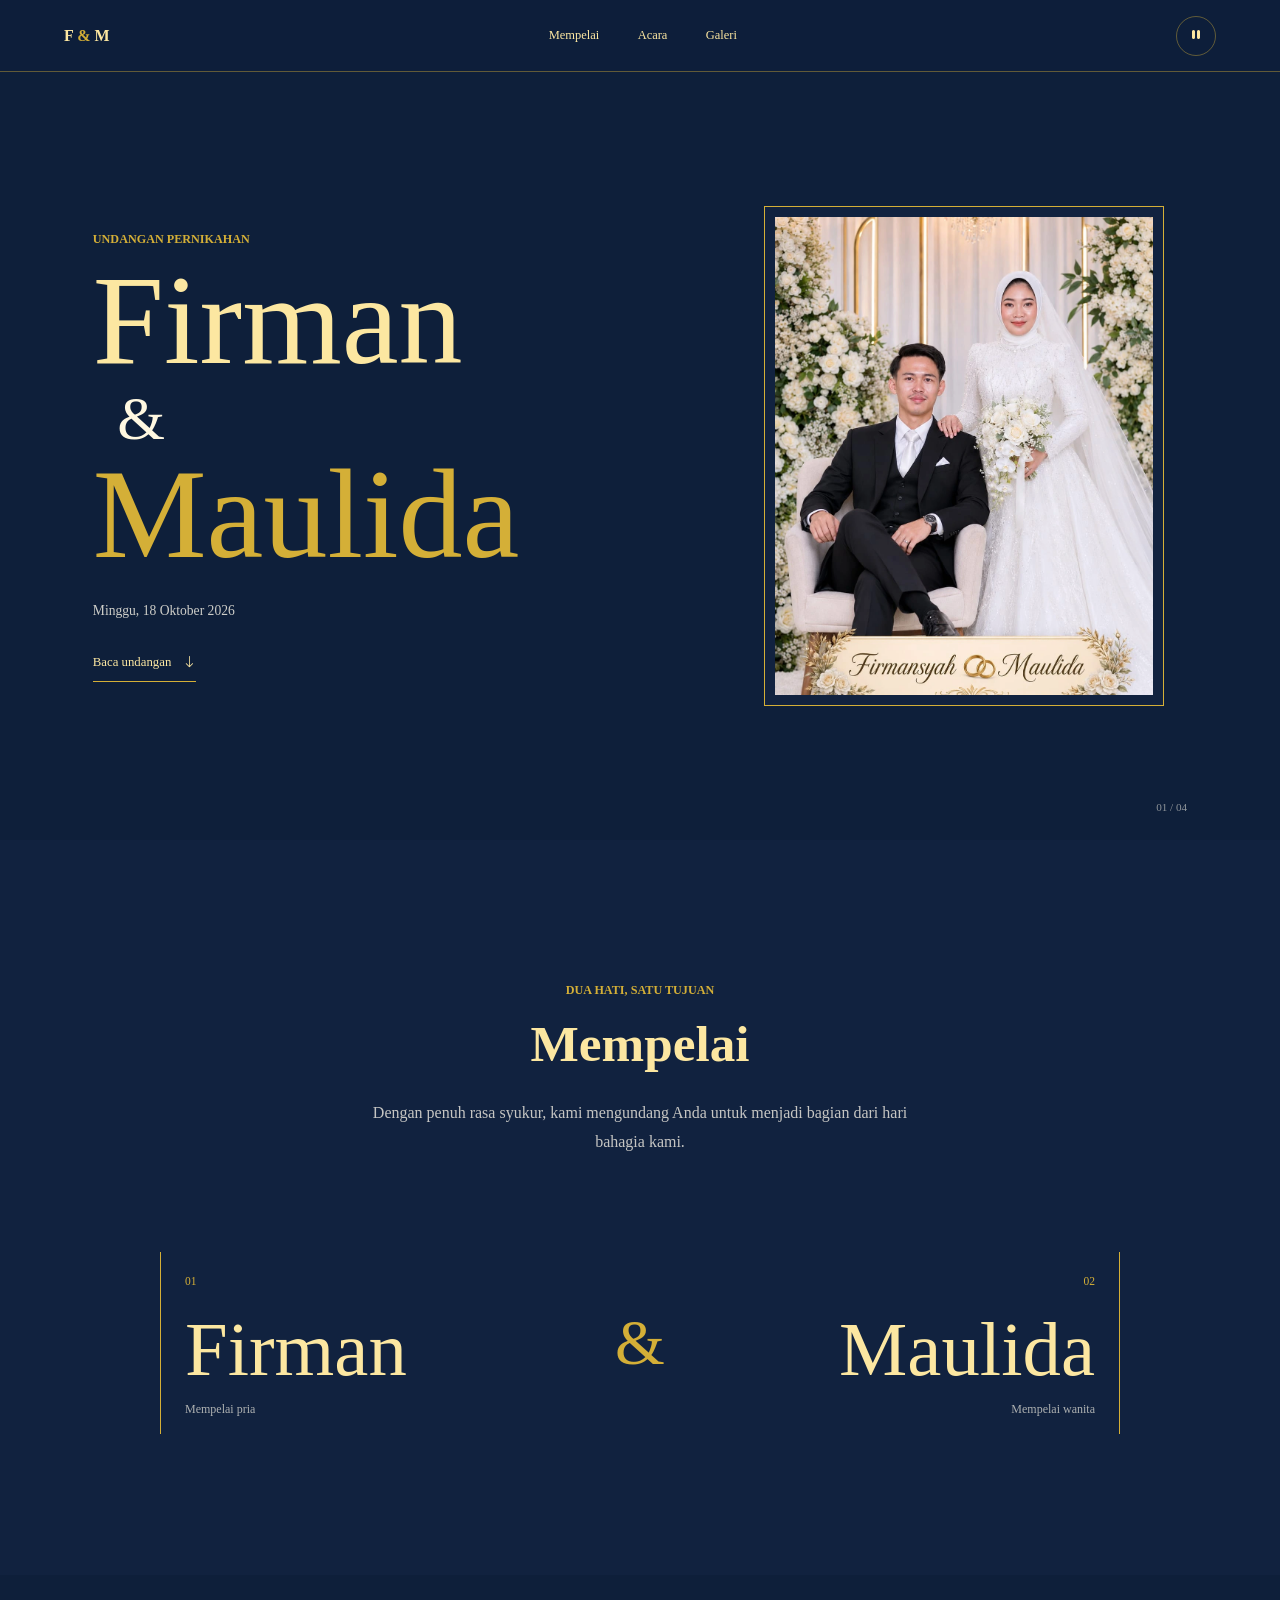
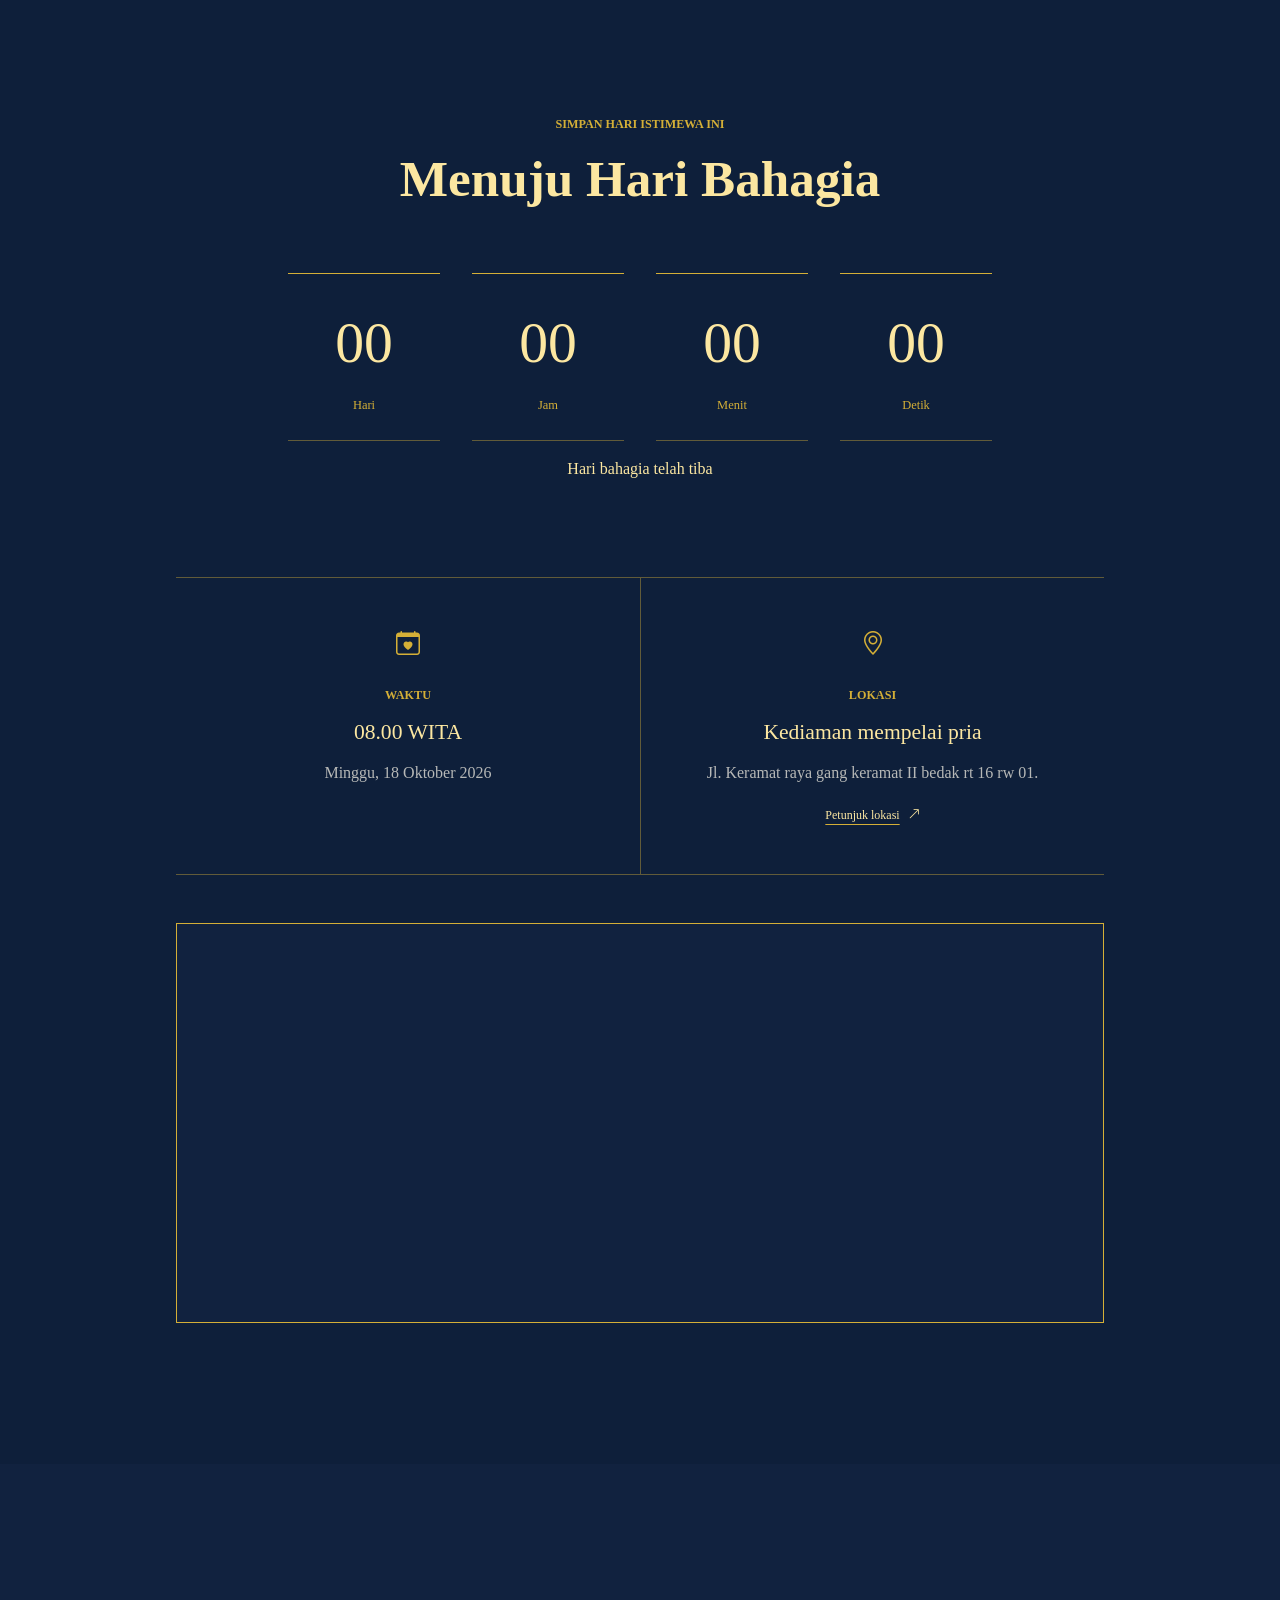
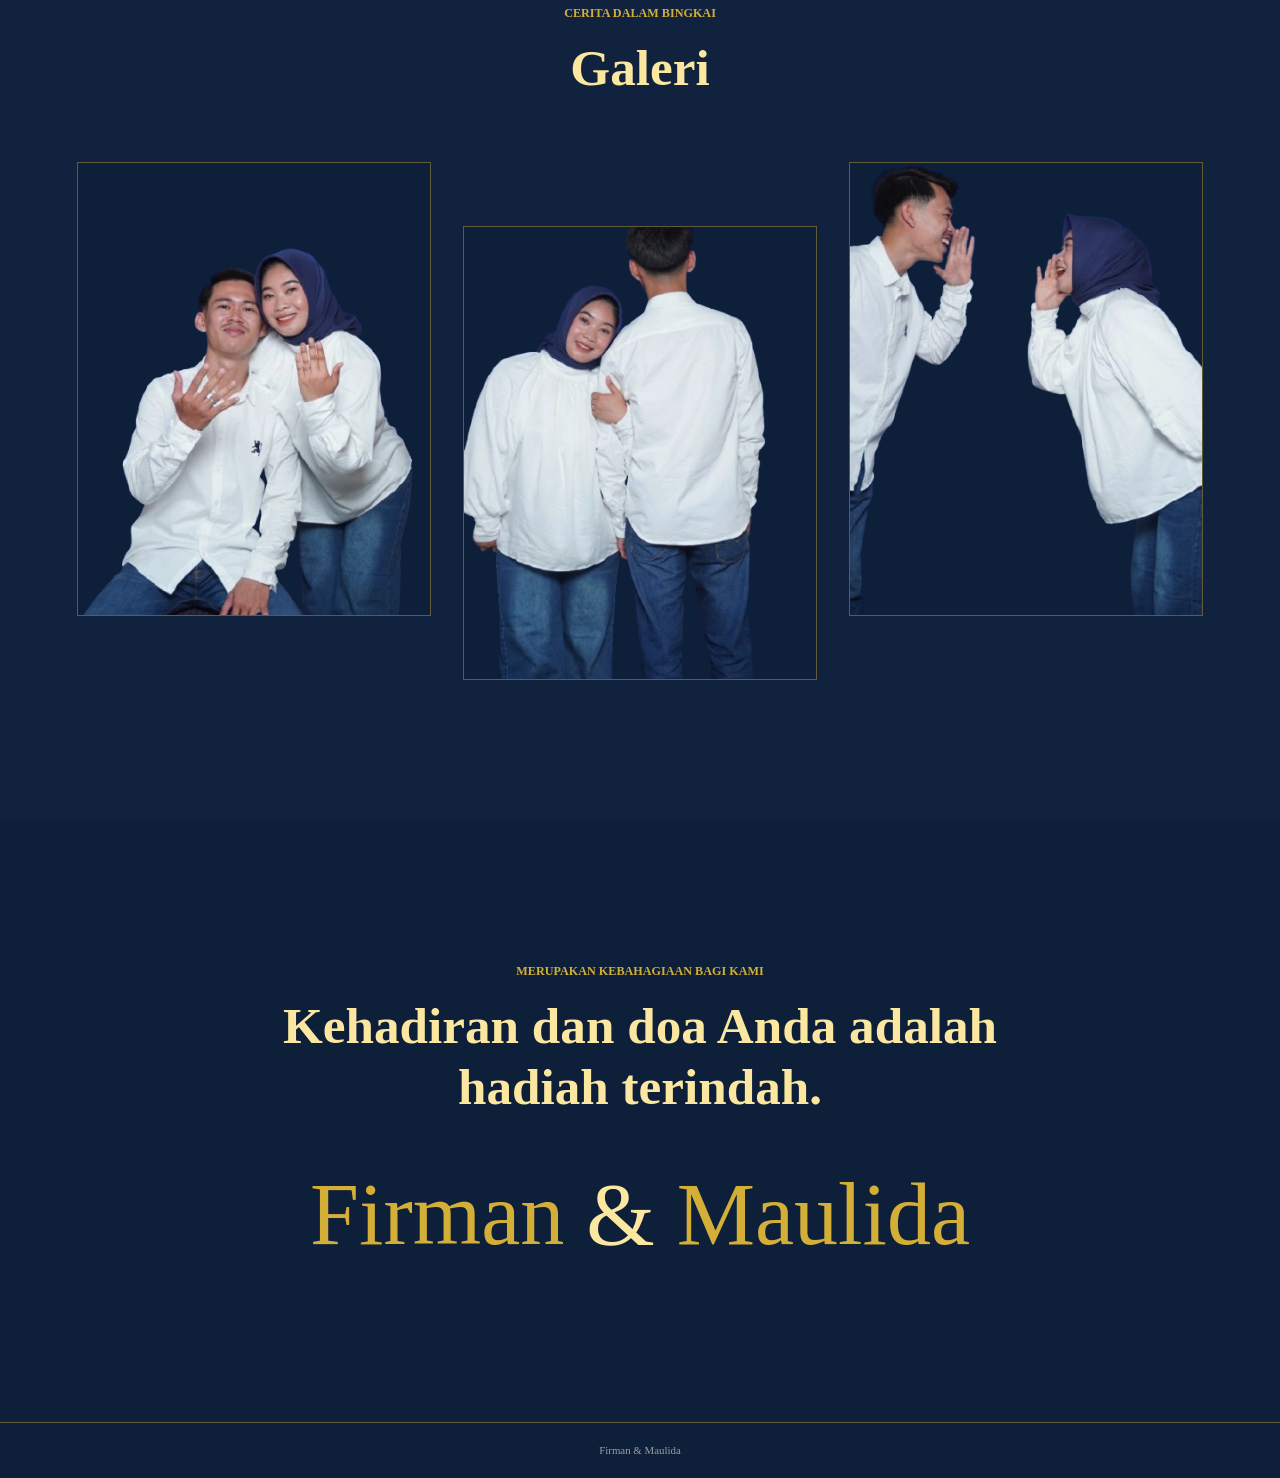
==== commit 8a1b5897: "Update Undangan.html" ====
--- a/Undangan.html
+++ b/Undangan.html
@@ -123,7 +123,6 @@
                 <p class="section-kicker reveal-on-scroll">Merupakan kebahagiaan bagi kami</p>
                 <h2 class="reveal-on-scroll" id="closing-title">Kehadiran dan doa Anda adalah hadiah terindah.</h2>
                 <p class="closing-names reveal-on-scroll">Firman <span>&amp;</span> Maulida</p>
-                <a class="closing-back" href="Index.html"><i class="bi bi-arrow-left" aria-hidden="true"></i> Kembali ke sampul</a>
             </section>
         </main>
 
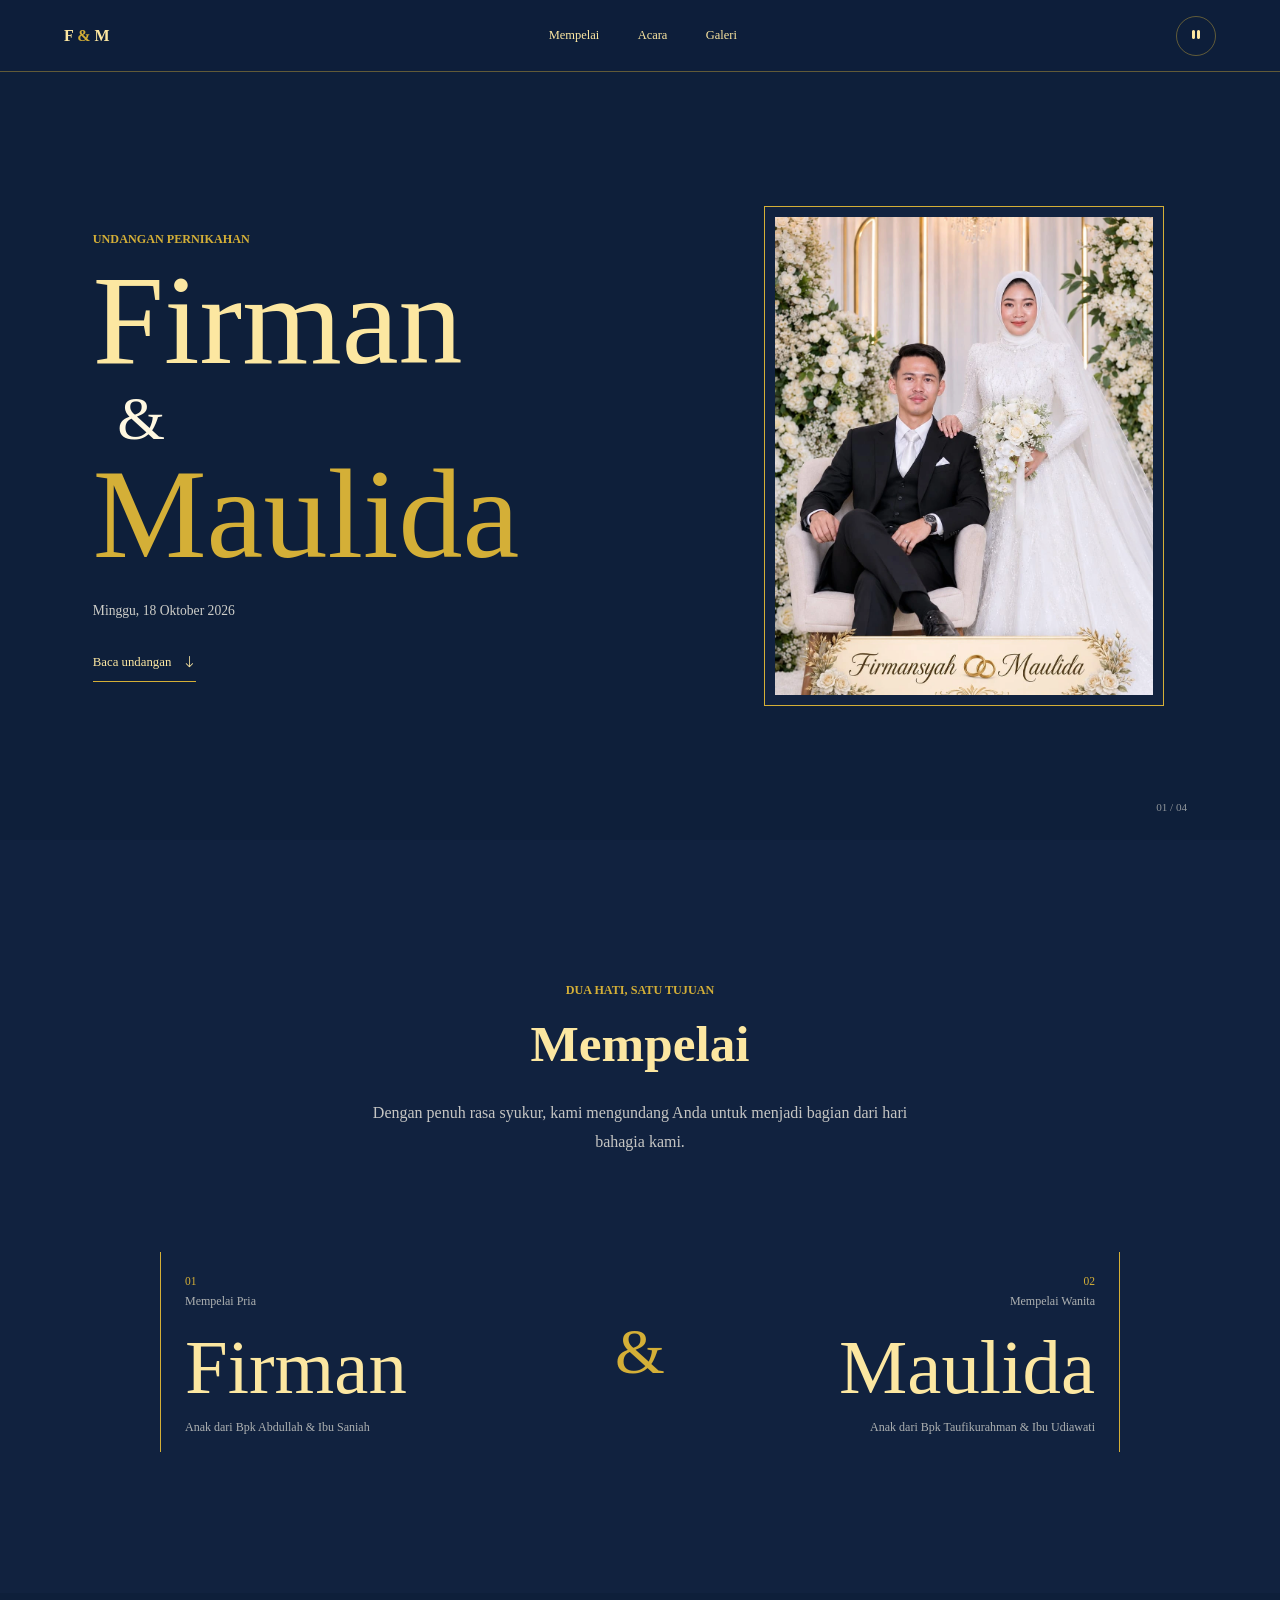
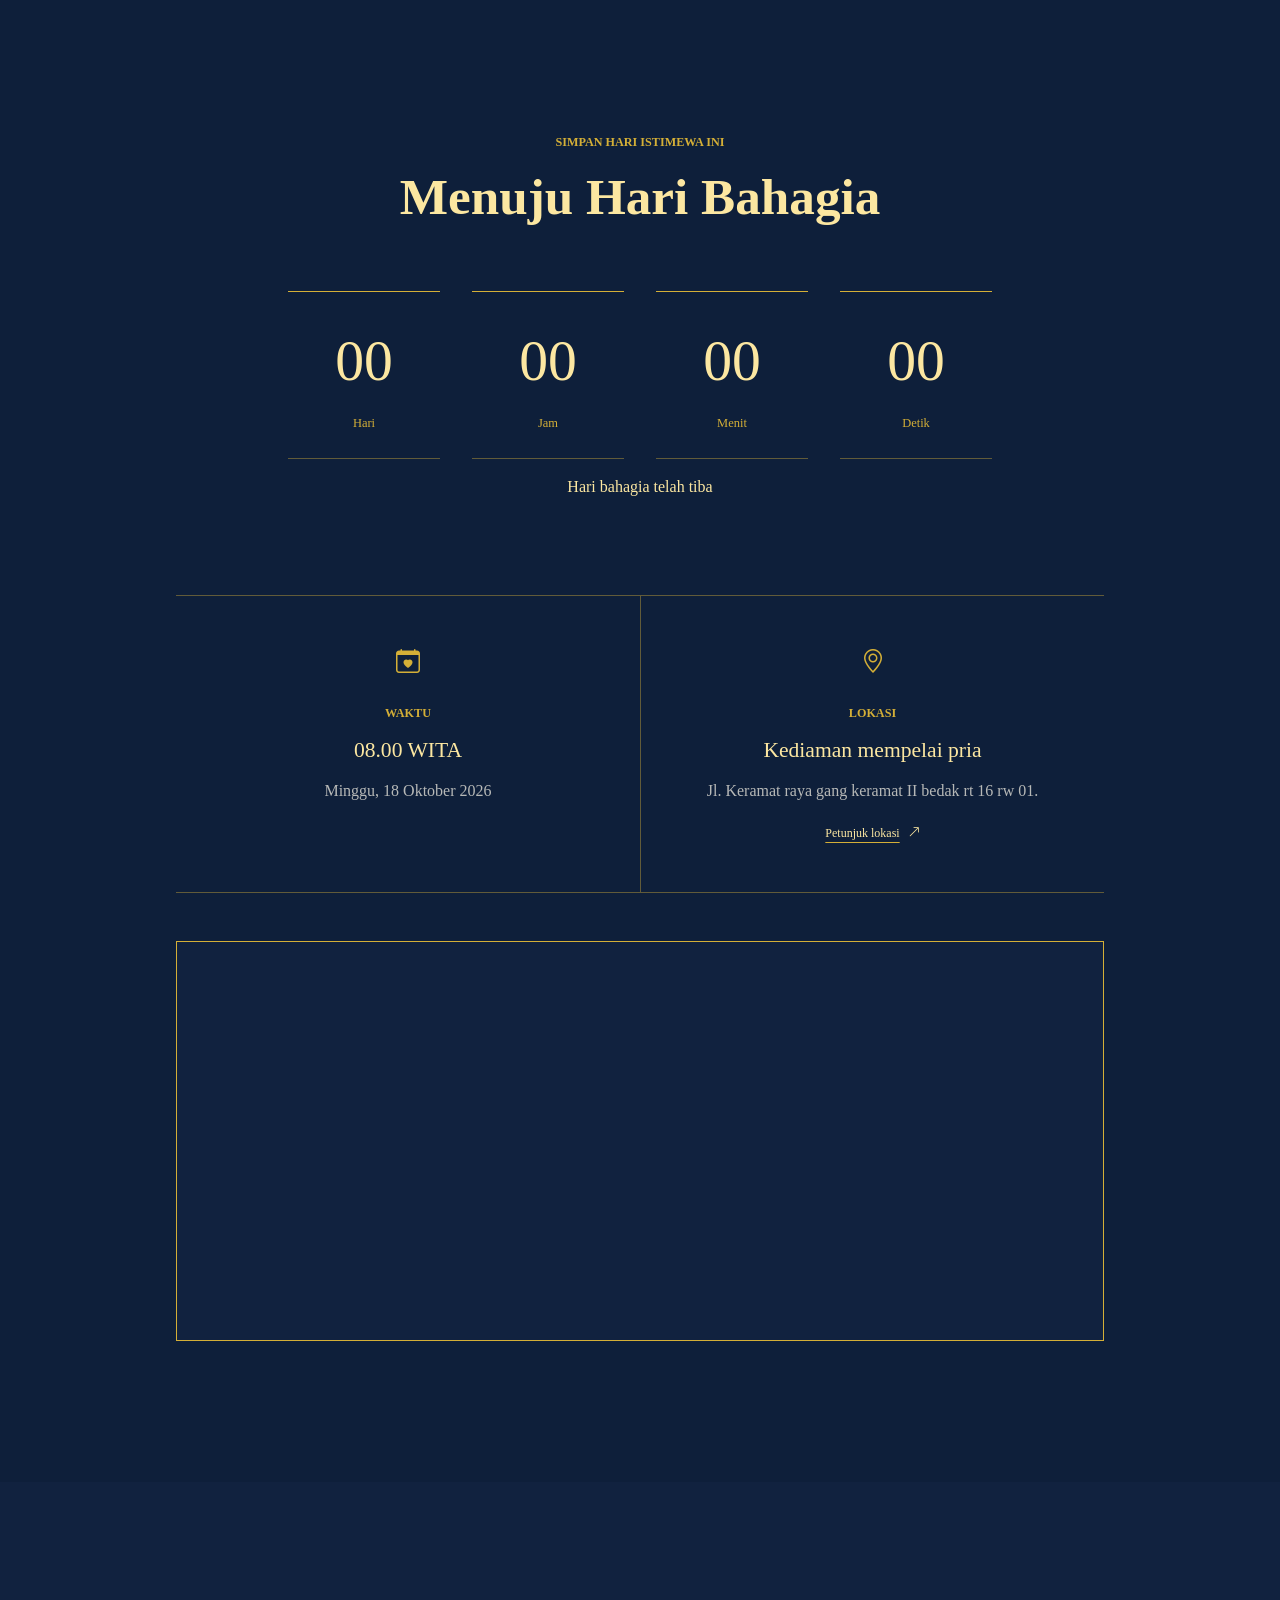
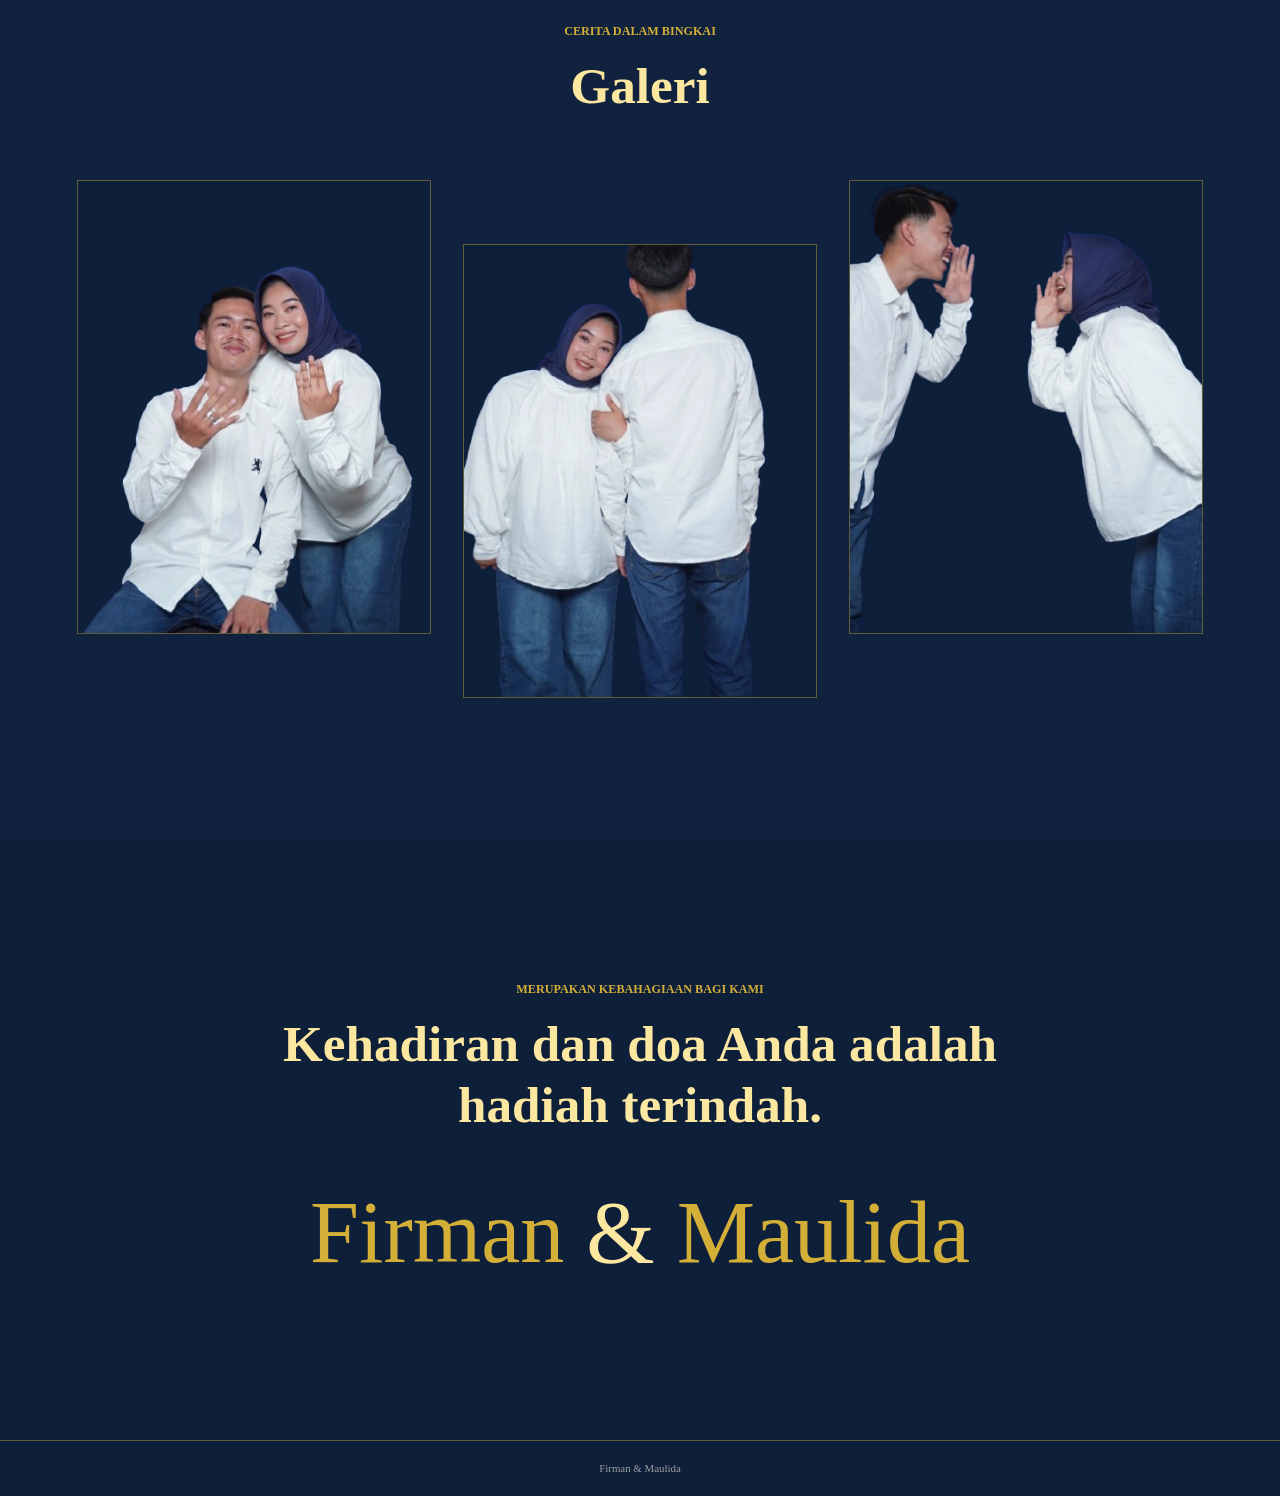
==== commit 32000a3c: "Add files via upload" ====
--- a/Undangan.html
+++ b/Undangan.html
@@ -67,14 +67,16 @@
                 <div class="couple-names">
                     <article class="couple-name reveal-on-scroll">
                         <span class="couple-number">01</span>
+                        <p class="couple-role">Mempelai Pria</p>
                         <h3>Firman</h3>
-                        <p>Mempelai pria</p>
+                        <p class="couple-parents">Anak dari Bpk Abdullah &amp; Ibu Saniah</p>
                     </article>
                     <span class="couple-divider" aria-hidden="true">&amp;</span>
                     <article class="couple-name reveal-on-scroll">
                         <span class="couple-number">02</span>
+                        <p class="couple-role">Mempelai Wanita</p>
                         <h3>Maulida</h3>
-                        <p>Mempelai wanita</p>
+                        <p class="couple-parents">Anak dari Bpk Taufikurahman &amp; Ibu Udiawati</p>
                     </article>
                 </div>
             </section>
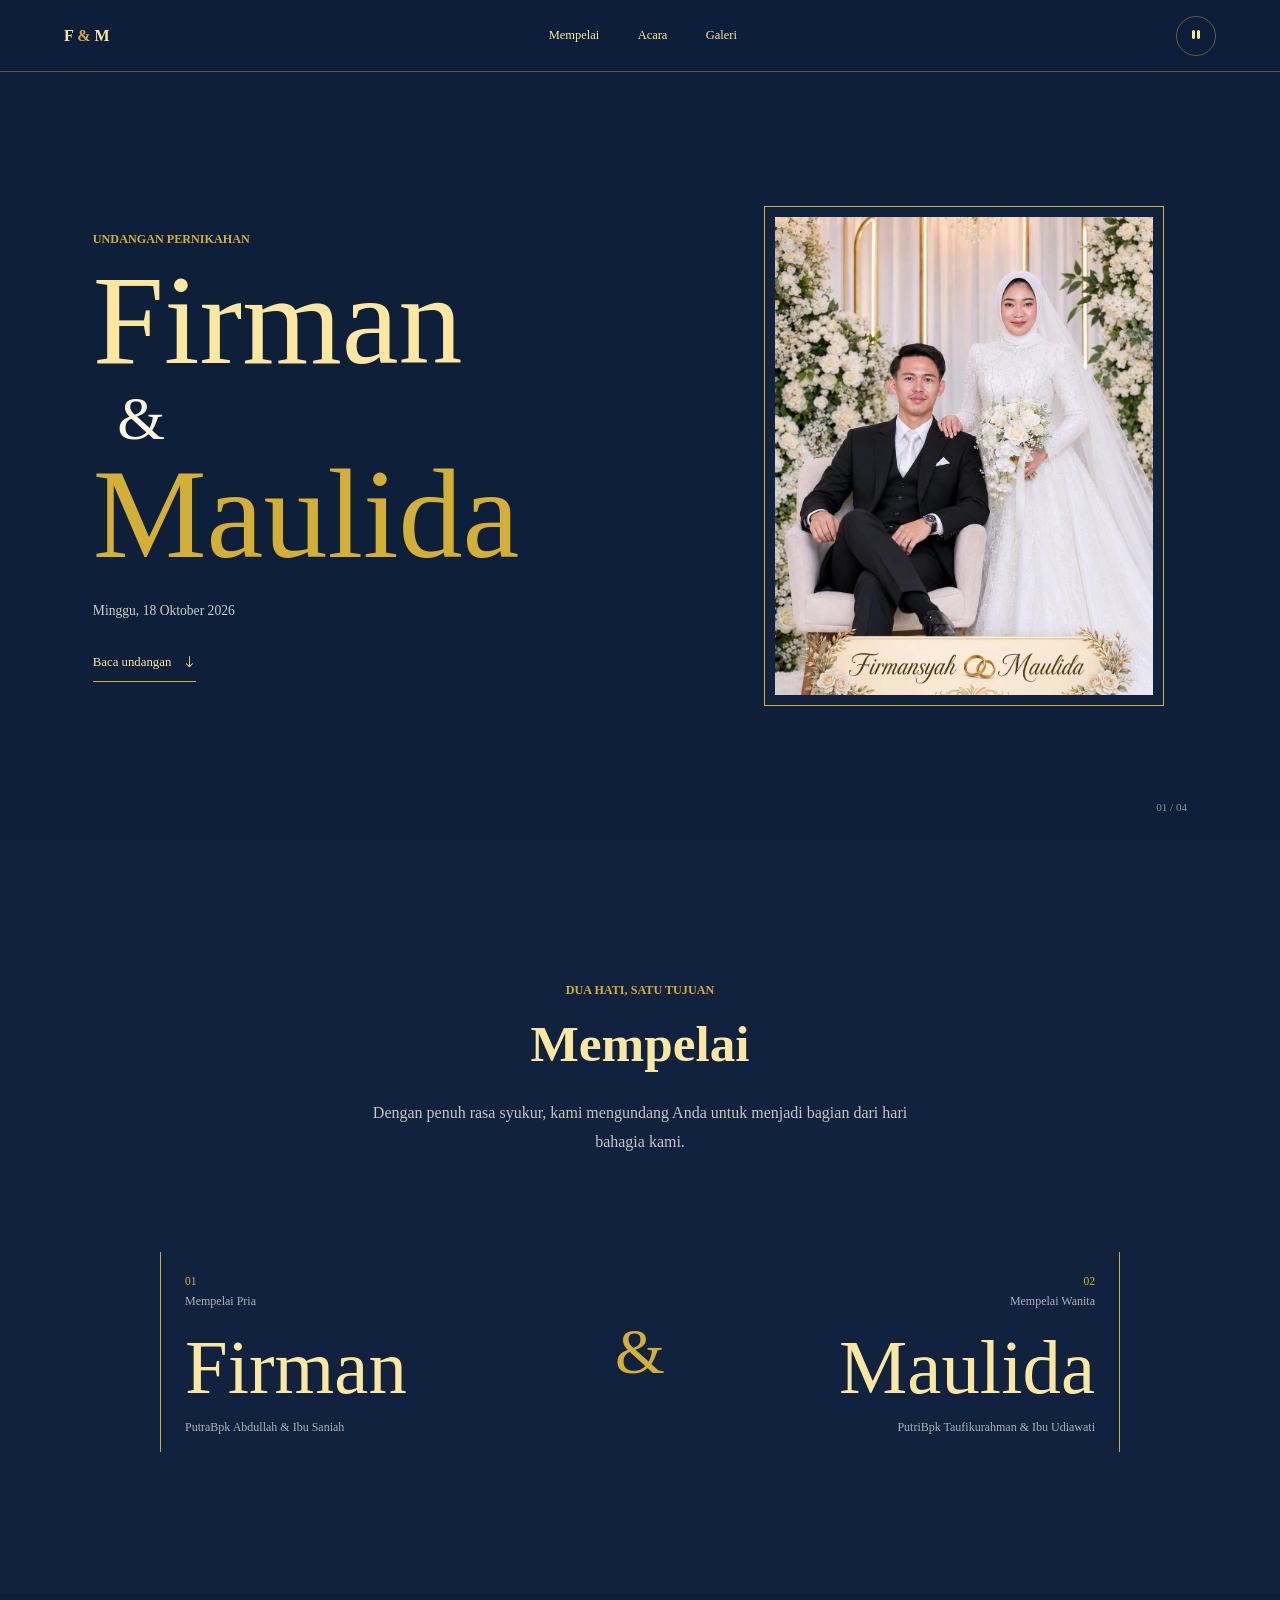
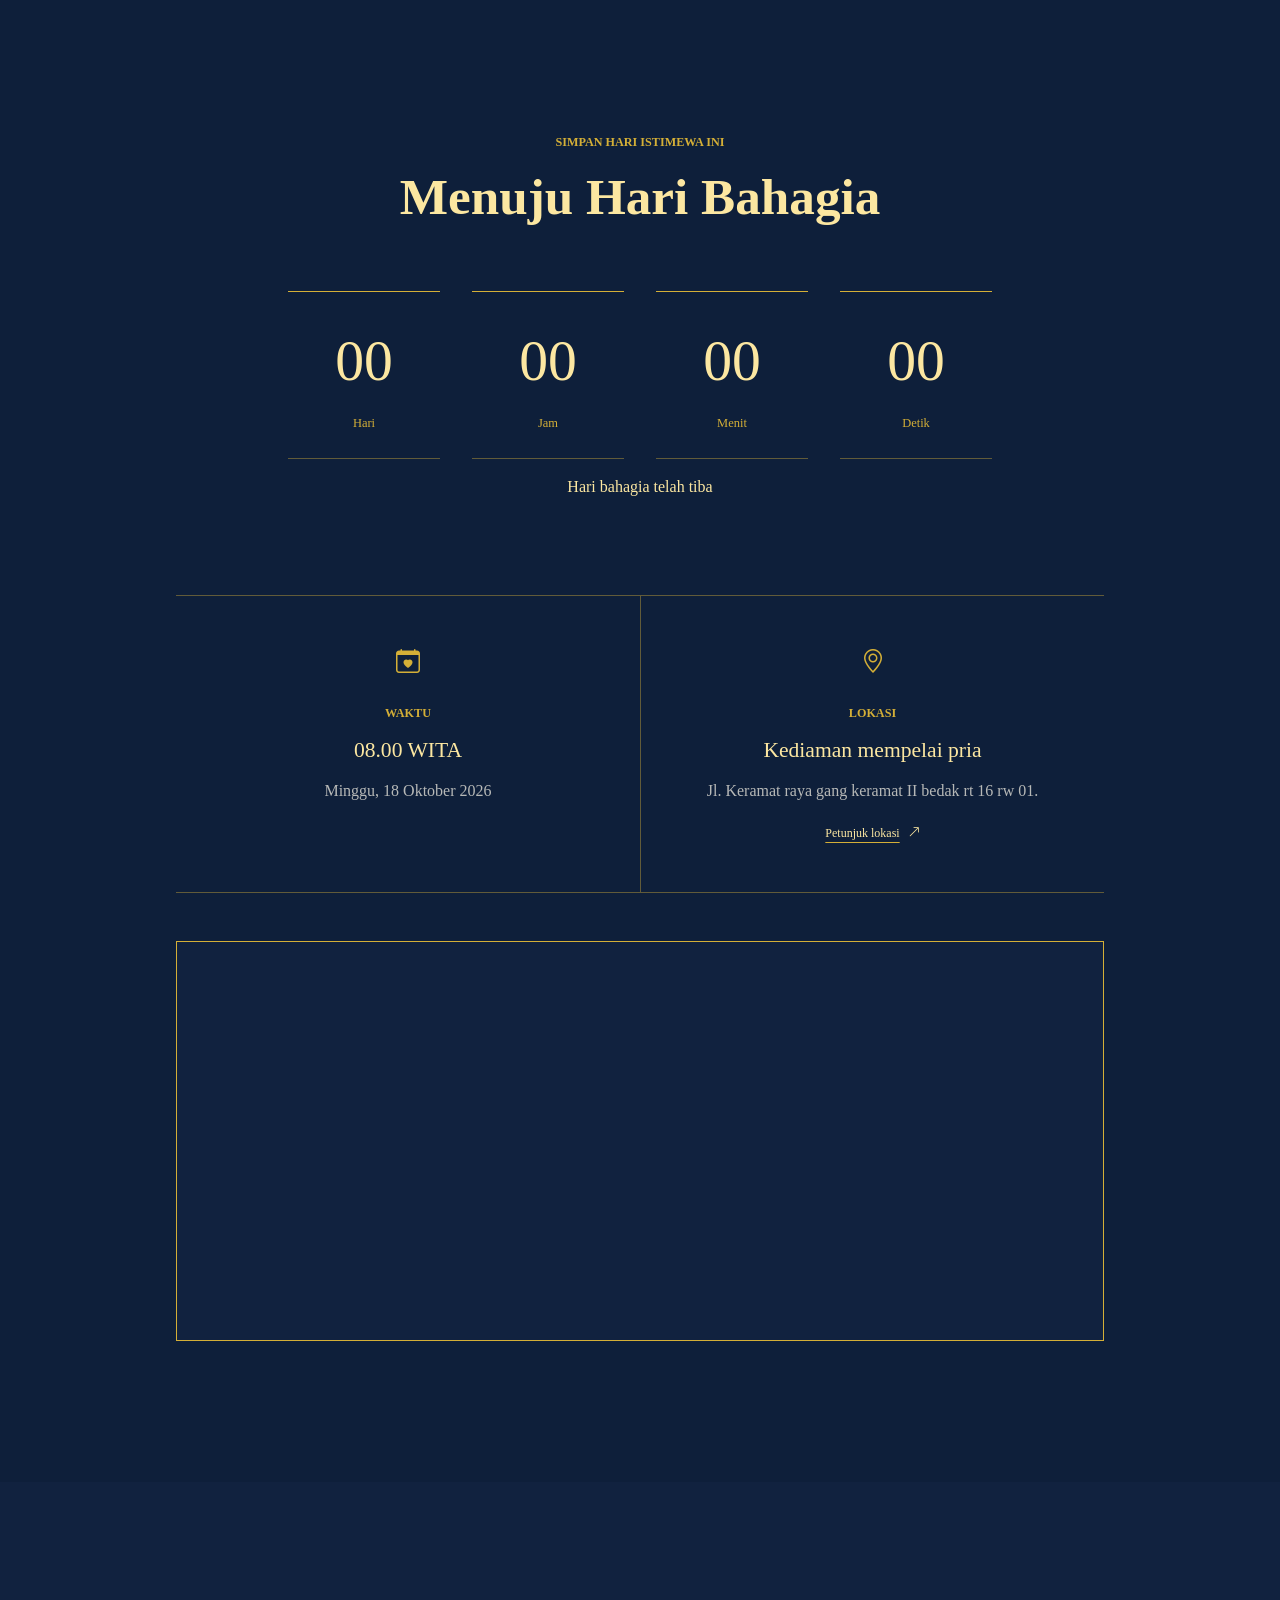
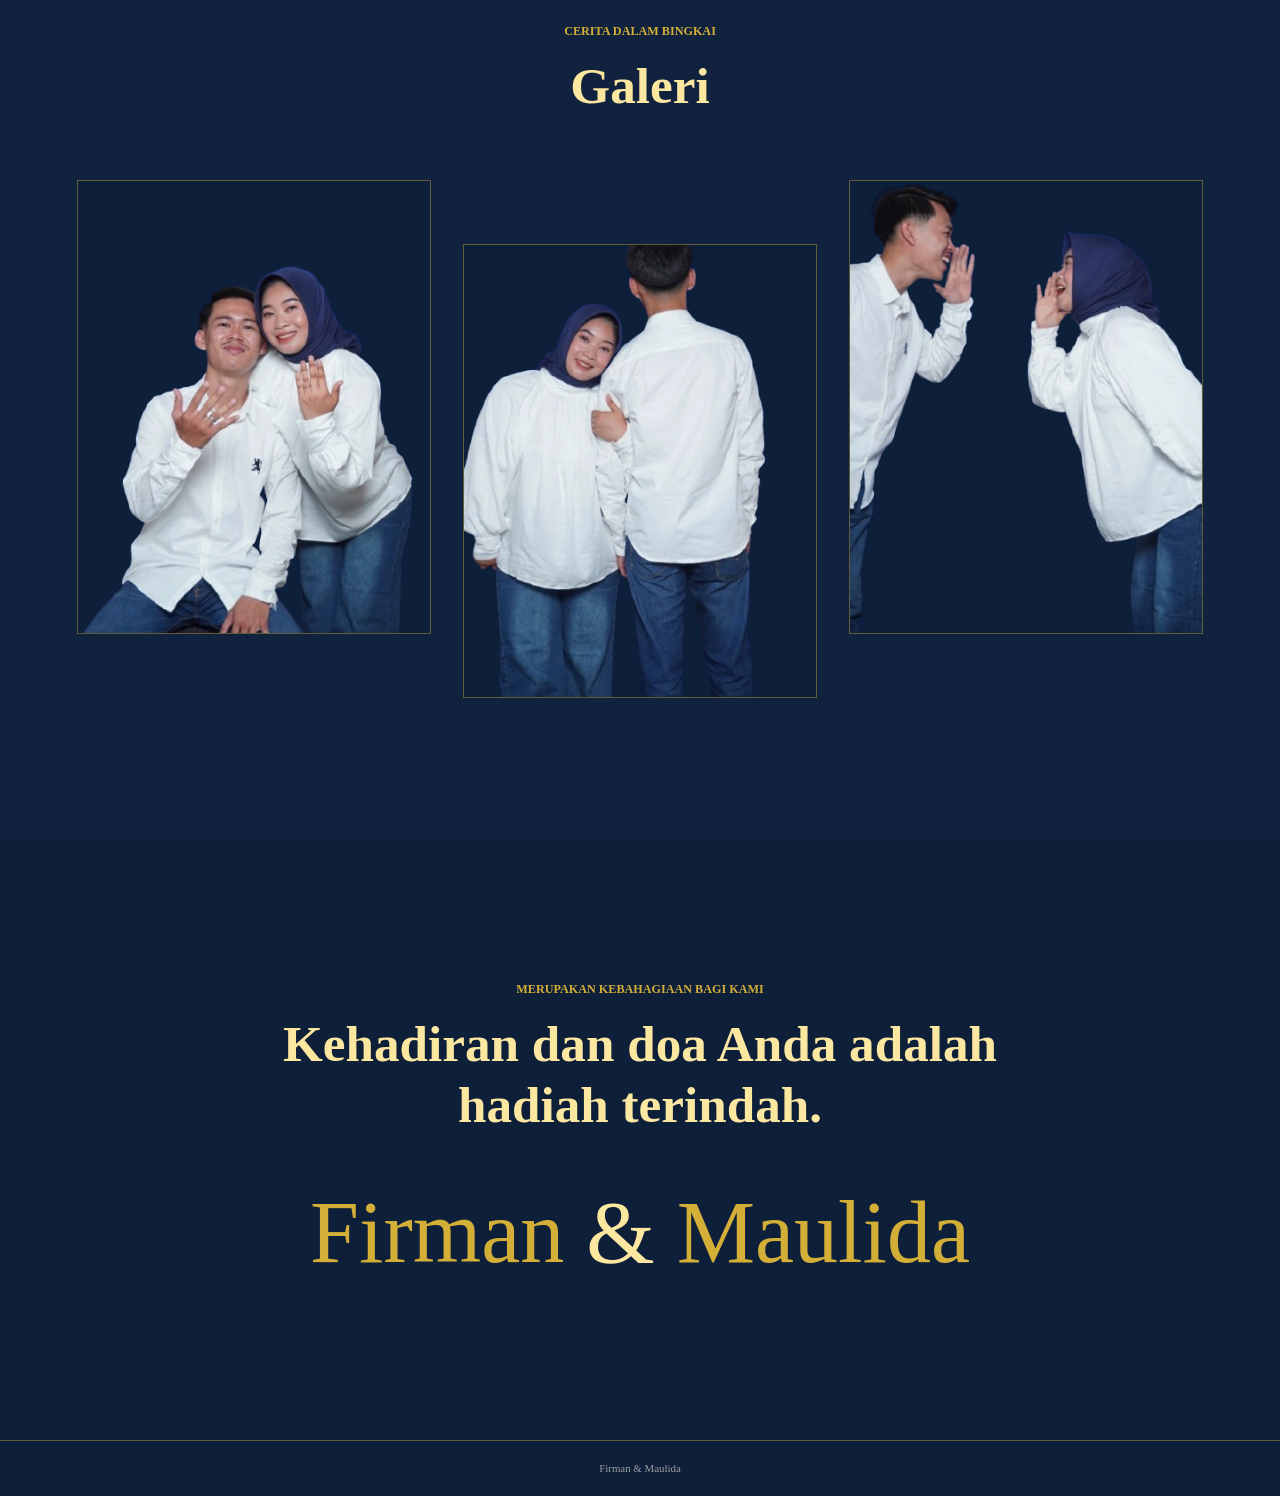
==== commit e5112701: "Add files via upload" ====
--- a/Undangan.html
+++ b/Undangan.html
@@ -69,14 +69,14 @@
                         <span class="couple-number">01</span>
                         <p class="couple-role">Mempelai Pria</p>
                         <h3>Firman</h3>
-                        <p class="couple-parents">Anak dari Bpk Abdullah &amp; Ibu Saniah</p>
+                        <p class="couple-parents"><span>Putra</span><span>Bpk Abdullah &amp; Ibu Saniah</span></p>
                     </article>
                     <span class="couple-divider" aria-hidden="true">&amp;</span>
                     <article class="couple-name reveal-on-scroll">
                         <span class="couple-number">02</span>
                         <p class="couple-role">Mempelai Wanita</p>
                         <h3>Maulida</h3>
-                        <p class="couple-parents">Anak dari Bpk Taufikurahman &amp; Ibu Udiawati</p>
+                        <p class="couple-parents"><span>Putri</span><span>Bpk Taufikurahman &amp; Ibu Udiawati</span></p>
                     </article>
                 </div>
             </section>
